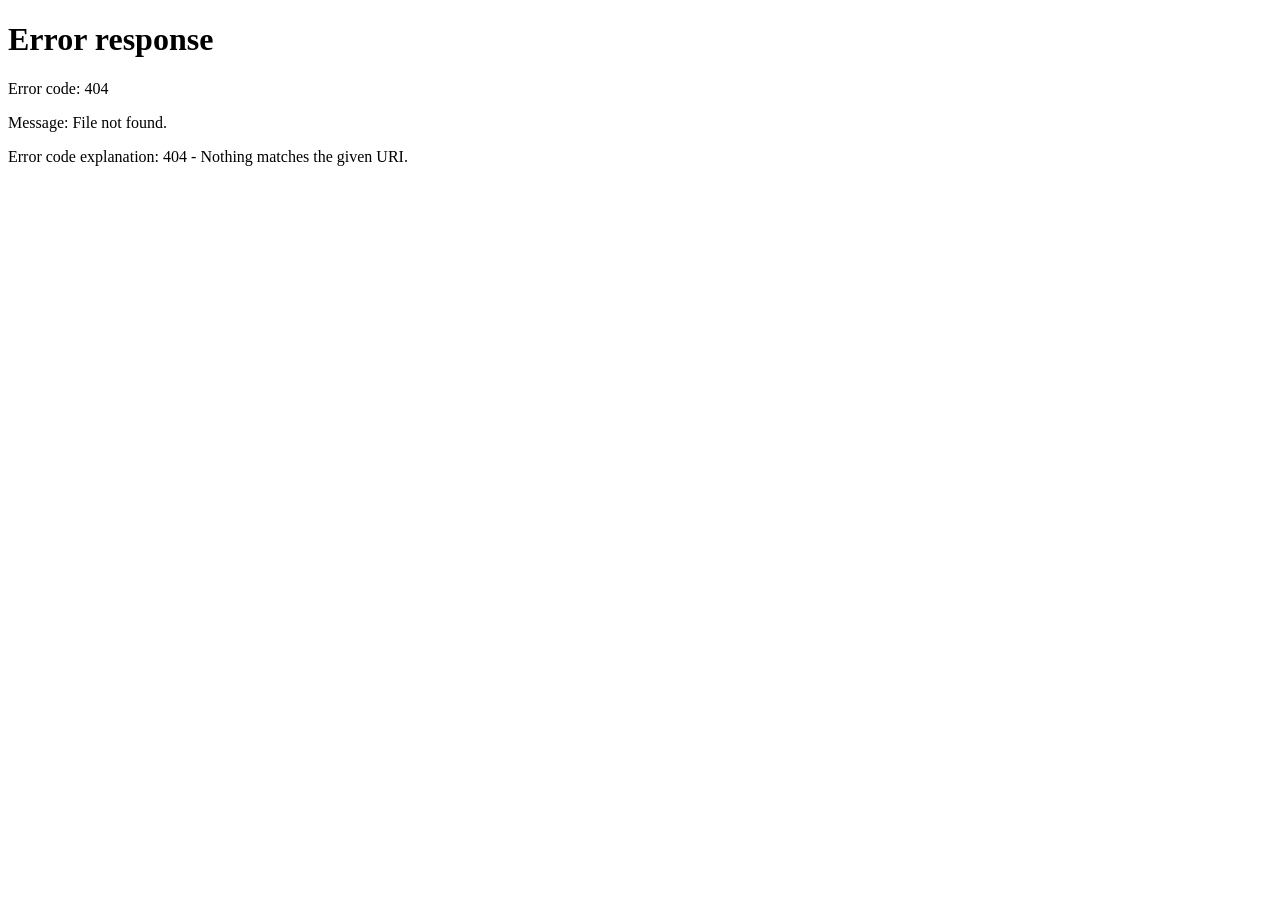
==== index.html @ 1d671d46 "Meta Pixel tracking added" ====
<!DOCTYPE html>
<html lang="fr">
<head>
  <meta charset="UTF-8" />
  <meta name="viewport" content="width=device-width, initial-scale=1.0" />
  <title>NipponMboa Consulting</title>
  <link rel="stylesheet" href="style.css" />
  <link href="https://fonts.googleapis.com/css2?family=Noto+Sans+JP:wght@300;400;700&family=Inter:wght@300;400;600;700;800&display=swap" rel="stylesheet" />
  
  <!-- Meta Pixel Code -->
  <script>
  !function(f,b,e,v,n,t,s)
  {if(f.fbq)return;n=f.fbq=function(){n.callMethod?
  n.callMethod.apply(n,arguments):n.queue.push(arguments)};
  if(!f._fbq)f._fbq=n;n.push=n;n.loaded=!0;n.version='2.0';
  n.queue=[];t=b.createElement(e);t.async=!0;
  t.src=v;s=b.getElementsByTagName(e)[0];
  s.parentNode.insertBefore(t,s)}(window, document,'script',
  'https://connect.facebook.net/en_US/fbevents.js');
  fbq('init', '3660402574116403');
  fbq('track', 'PageView');
  </script>
  <noscript><img height="1" width="1" style="display:none"
  src="https://www.facebook.com/tr?id=3660402574116403&ev=PageView&noscript=1"
  /></noscript>
  <!-- End Meta Pixel Code -->
</head>
<body>

  <!-- NAVBAR -->
  <nav class="navbar">
    <div class="nav-brand">
      <img src="NipponMboa-Consulting-Logo.jpeg" alt="NipponMboa Consulting" class="nav-logo" />
    </div>
    <div class="nav-links">
      <a href="#about"    data-i18n="nav_about"></a>
      <a href="#poles"    data-i18n="nav_poles"></a>
      <a href="#services" data-i18n="nav_services"></a>
      <a href="#targets"  data-i18n="nav_targets"></a>
      <a href="#contact"  data-i18n="nav_contact"></a>
    </div>
    <div class="lang-switcher">
      <button class="lang-btn active" data-lang="fr">FR</button>
      <button class="lang-btn" data-lang="en">EN</button>
      <button class="lang-btn" data-lang="ja">日本語</button>
    </div>
    <button class="nav-toggle" aria-label="Menu">&#9776;</button>
  </nav>

  <!-- HERO -->
  <section class="hero">
    <div class="hero-corner-bl"></div>
    <div class="hero-corner-br"></div>
    <div class="hero-inner">
      <div class="flag-blend">
        <div class="flag-cm"></div>
        <div class="flag-torii">⛩</div>
        <div class="flag-jp"></div>
      </div>
      <h1 data-i18n="hero_title"></h1>
      <p class="hero-sub" data-i18n="hero_sub"></p>
      <div class="hero-badge-wrap">
        <div class="hero-badge">
          <div class="hero-badge-inner" data-i18n="hero_badge_inner"></div>
        </div>
      </div>
      <div class="hero-cta">
        <a href="#poles" class="btn btn-primary" data-i18n="hero_cta1"></a>
        <a href="#contact"  class="btn btn-outline"  data-i18n="hero_cta2"></a>
      </div>
    </div>
  </section>

  <!-- NEWS & EVENTS CAROUSEL -->
  <section class="section news-events-section">
    <div class="container">
      <span class="section-title-underline">
        <h2 class="section-title" data-i18n="news_title"></h2>
      </span>
      <p class="section-subtitle" data-i18n="news_subtitle"></p>
      
      <div class="carousel-container">
        <div class="carousel-wrapper">
          <div class="carousel-slide active" data-slide="1">
            <div class="slide-content">
              <div class="slide-icon">📢</div>
              <h3 data-i18n="news_1_title"></h3>
              <p data-i18n="news_1_desc"></p>
              <span class="slide-date" data-i18n="news_1_date"></span>
            </div>
          </div>
          
          <div class="carousel-slide" data-slide="2">
            <div class="slide-content">
              <div class="slide-icon">🎉</div>
              <h3 data-i18n="news_2_title"></h3>
              <p data-i18n="news_2_desc"></p>
              <div class="slide-flyer">
                <img src="NipponMboa_IT_Career_Conference_Bilingual_Flyer.png" alt="NipponMboa IT Career Conference Flyer" class="flyer-image">
              </div>
              <span class="slide-date" data-i18n="news_2_date"></span>
            </div>
          </div>
          
          <div class="carousel-slide" data-slide="3">
            <div class="slide-content">
              <div class="slide-icon">🌟</div>
              <h3 data-i18n="news_3_title"></h3>
              <p data-i18n="news_3_desc"></p>
              <span class="slide-date" data-i18n="news_3_date"></span>
            </div>
          </div>
        </div>
        
        <button class="carousel-btn prev-btn" aria-label="Previous">‹</button>
        <button class="carousel-btn next-btn" aria-label="Next">›</button>
        
        <div class="carousel-dots">
          <span class="dot active" data-slide="1"></span>
          <span class="dot" data-slide="2"></span>
          <span class="dot" data-slide="3"></span>
        </div>
      </div>
    </div>
  </section>

  <!-- ABOUT -->
  <section class="section section-alt" id="about">
    <div class="container">
      <span class="section-title-underline">
        <h2 class="section-title" data-i18n="about_title"></h2>
      </span>
      <p class="section-subtitle" data-i18n="about_subtitle"></p>
      <div class="about-grid">
        <div class="about-card featured">
          <div class="about-icon">🎯</div>
          <h3 data-i18n="about_mission_title"></h3>
          <p data-i18n="about_mission_text"></p>
        </div>
        <div class="about-card">
          <div class="about-icon">🔭</div>
          <h3 data-i18n="about_vision_title"></h3>
          <p data-i18n="about_vision_text"></p>
        </div>
        <div class="about-card">
          <div class="about-icon">⚖️</div>
          <h3 data-i18n="about_values_title"></h3>
          <ul class="values-list">
            <li data-i18n="about_val1"></li>
            <li data-i18n="about_val2"></li>
            <li data-i18n="about_val3"></li>
          </ul>
        </div>
      </div>
    </div>
  </section>

  <!-- POLES -->
  <section class="section" id="poles">
    <div class="container">
      <span class="section-title-underline">
        <h2 class="section-title" data-i18n="poles_title"></h2>
      </span>
      <p class="section-subtitle" data-i18n="poles_subtitle"></p>
      <p class="section-sub" data-i18n="poles_sub"></p>
      <div class="poles-grid">
        <div class="pole-card">
          <div class="pole-num">01</div>
          <div class="pole-icon">🤝</div>
          <h3 data-i18n="pole1_title"></h3>
          <p data-i18n="pole1_desc"></p>
          <a href="#services" class="pole-link" data-i18n="pole_link"></a>
          <a href="business-tech-bridge.html" class="pole-link" style="background: linear-gradient(135deg, #c8102e 0%, #a00d24 100%); color: #fff; padding: 8px 16px; border-radius: 4px; margin-top: 8px; display: inline-block;" data-i18n="pole1_link">🤝 Explorer les services en détails</a>
        </div>
        <div class="pole-card">
          <div class="pole-num">02</div>
          <div class="pole-icon">🎓</div>
          <h3 data-i18n="pole2_title"></h3>
          <p data-i18n="pole2_desc"></p>
          <a href="#services" class="pole-link" data-i18n="pole_link"></a>
          <a href="academia-career.html" class="pole-link" style="background: linear-gradient(135deg, #c8102e 0%, #a00d24 100%); color: #fff; padding: 8px 16px; border-radius: 4px; margin-top: 8px; display: inline-block;" data-i18n="pole2_link">📚 Explorer les options en détails</a>
        </div>
        <div class="pole-card">
          <div class="pole-num">03</div>
          <div class="pole-icon">🌸</div>
          <h3 data-i18n="pole3_title"></h3>
          <p data-i18n="pole3_desc"></p>
          <a href="#services" class="pole-link" data-i18n="pole_link"></a>
          <a href="cultural-tourism.html" class="pole-link" style="background: linear-gradient(135deg, #c8102e 0%, #a00d24 100%); color: #fff; padding: 8px 16px; border-radius: 4px; margin-top: 8px; display: inline-block;" data-i18n="pole3_link">🌸 Explorer les options en détails</a>
        </div>
        <div class="pole-card">
          <div class="pole-num">04</div>
          <div class="pole-icon">💻</div>
          <h3 data-i18n="pole4_title"></h3>
          <p data-i18n="pole4_desc"></p>
          <a href="#services" class="pole-link" data-i18n="pole_link"></a>
          <a href="#" onclick="openFormWithLang(event)" class="pole-link" style="background: linear-gradient(135deg, #c8102e 0%, #a00d24 100%); color: #fff; padding: 8px 16px; border-radius: 4px; margin-top: 8px; display: inline-block;" data-i18n="pole_request_link">📝 Faire une demande</a>
        </div>
        <div class="pole-card">
          <div class="pole-num">05</div>
          <div class="pole-icon">🛍️</div>
          <h3 data-i18n="pole5_title"></h3>
          <p data-i18n="pole5_desc"></p>
          <a href="#services" class="pole-link" data-i18n="pole_link"></a>
        </div>
      </div>
    </div>
  </section>

  <!-- SERVICES -->
  <section class="section section-alt" id="services">
    <div class="container">
      <span class="section-title-underline">
        <h2 class="section-title" data-i18n="services_title"></h2>
      </span>
      <p class="section-subtitle" data-i18n="services_subtitle"></p>
      <div class="services-tabs">
        <button class="tab-btn active" data-tab="s1" data-i18n="pole1_title"></button>
        <button class="tab-btn"        data-tab="s2" data-i18n="pole2_title"></button>
        <button class="tab-btn"        data-tab="s3" data-i18n="pole3_title"></button>
        <button class="tab-btn"        data-tab="s4" data-i18n="pole4_title"></button>
        <button class="tab-btn"        data-tab="s5" data-i18n="pole5_title"></button>
      </div>

      <div class="tab-content active" id="s1">
        <div class="services-grid">
          <div class="service-card"><h4 data-i18n="s1_1_title"></h4><p data-i18n="s1_1_desc"></p></div>
          <div class="service-card"><h4 data-i18n="s1_2_title"></h4><p data-i18n="s1_2_desc"></p></div>
          <div class="service-card"><h4 data-i18n="s1_3_title"></h4><p data-i18n="s1_3_desc"></p></div>
          <div class="service-card"><h4 data-i18n="s1_4_title"></h4><p data-i18n="s1_4_desc"></p></div>
          <div class="service-card"><h4 data-i18n="s1_5_title"></h4><p data-i18n="s1_5_desc"></p></div>
        </div>
      </div>
      <div class="tab-content" id="s2">
        <div class="services-grid">
          <div class="service-card"><h4 data-i18n="s2_1_title"></h4><p data-i18n="s2_1_desc"></p></div>
          <div class="service-card"><h4 data-i18n="s2_2_title"></h4><p data-i18n="s2_2_desc"></p></div>
          <div class="service-card"><h4 data-i18n="s2_3_title"></h4><p data-i18n="s2_3_desc"></p></div>
          <div class="service-card"><h4 data-i18n="s2_4_title"></h4><p data-i18n="s2_4_desc"></p></div>
          <div class="service-card"><h4 data-i18n="s2_5_title"></h4><p data-i18n="s2_5_desc"></p></div>
        </div>
      </div>
      <div class="tab-content" id="s3">
        <div class="services-grid">
          <div class="service-card"><h4 data-i18n="s3_1_title"></h4><p data-i18n="s3_1_desc"></p></div>
          <div class="service-card"><h4 data-i18n="s3_2_title"></h4><p data-i18n="s3_2_desc"></p></div>
          <div class="service-card"><h4 data-i18n="s3_3_title"></h4><p data-i18n="s3_3_desc"></p></div>
        </div>
      </div>
      <div class="tab-content" id="s4">
        <div class="services-grid">
          <div class="service-card"><h4 data-i18n="s4_1_title"></h4><p data-i18n="s4_1_desc"></p></div>
          <div class="service-card"><h4 data-i18n="s4_2_title"></h4><p data-i18n="s4_2_desc"></p></div>
          <div class="service-card"><h4 data-i18n="s4_3_title"></h4><p data-i18n="s4_3_desc"></p></div>
          <div class="service-card"><h4 data-i18n="s4_4_title"></h4><p data-i18n="s4_4_desc"></p></div>
          <div class="service-card"><h4 data-i18n="s4_5_title"></h4><p data-i18n="s4_5_desc"></p></div>
          <div class="service-card"><h4 data-i18n="s4_6_title"></h4><p data-i18n="s4_6_desc"></p></div>
        </div>
      </div>
      <div class="tab-content" id="s5">
        <div class="services-grid">
          <div class="service-card"><h4 data-i18n="s5_1_title"></h4><p data-i18n="s5_1_desc"></p></div>
          <div class="service-card"><h4 data-i18n="s5_2_title"></h4><p data-i18n="s5_2_desc"></p></div>
          <div class="service-card"><h4 data-i18n="s5_3_title"></h4><p data-i18n="s5_3_desc"></p></div>
        </div>
      </div>
    </div>
  </section>

  <!-- TARGETS -->
  <section class="section" id="targets">
    <div class="container">
      <span class="section-title-underline">
        <h2 class="section-title" data-i18n="targets_title"></h2>
      </span>
      <p class="section-subtitle" data-i18n="targets_subtitle"></p>
      <div class="targets-grid">
        <div class="target-card"><div class="target-icon">�</div><h4 data-i18n="t1_title"></h4><p data-i18n="t1_desc"></p></div>
        <div class="target-card"><div class="target-icon">�</div><h4 data-i18n="t2_title"></h4><p data-i18n="t2_desc"></p></div>
        <div class="target-card"><div class="target-icon">👨‍🎓</div><h4 data-i18n="t3_title"></h4><p data-i18n="t3_desc"></p></div>
        <div class="target-card"><div class="target-icon">🌍</div><h4 data-i18n="t4_title"></h4><p data-i18n="t4_desc"></p></div>
        <div class="target-card"><div class="target-icon">🏛️</div><h4 data-i18n="t5_title"></h4><p data-i18n="t5_desc"></p></div>
      </div>
    </div>
  </section>

  <!-- CONTACT -->
  <section class="section section-alt" id="contact">
    <div class="container">
      <span class="section-title-underline">
        <h2 class="section-title" data-i18n="contact_title"></h2>
      </span>
      <p class="section-subtitle" data-i18n="contact_subtitle"></p>
      <div class="contact-grid">
        <div class="contact-info">
          <div class="contact-item">
            <span class="contact-icon">📧</span>
            <div><strong data-i18n="contact_email_label"></strong><p>nipponmboaconsulting@gmail.com</p></div>
          </div>
          <div class="contact-item">
            <span class="contact-icon">📱</span>
            <div><strong data-i18n="contact_phone_label"></strong><p data-i18n="contact_phone_value"></p></div>
          </div>
          <div class="contact-item">
            <span class="contact-icon">📫</span>
            <div><strong data-i18n="contact_pobox_label"></strong><p data-i18n="contact_pobox_value"></p></div>
          </div>
          <div class="contact-item">
            <span class="contact-icon">📍</span>
            <div><strong data-i18n="contact_location_label"></strong><p>Yaoundé, Maetur Nkomo — Antenne Orange, Cameroun</p></div>
          </div>
          <div class="contact-item">
            <span class="contact-icon">👥</span>
            <div><strong data-i18n="contact_facebook_label"></strong><p><a href="https://www.facebook.com/nipponmboa/" target="_blank" rel="noopener noreferrer" style="color: #c8102e; text-decoration: none;">facebook.com/nipponmboa</a></p></div>
          </div>
        </div>
        <div class="contact-form-container">
          <p class="contact-form-description" data-i18n="form_description"></p>
          <button onclick="openContactForm()" class="btn btn-primary btn-contact-form" data-i18n="form_open_button">
            📝 Ouvrir le formulaire de contact
          </button>
        </div>
      </div>
    </div>
  </section>

  <!-- FOOTER -->
  <footer class="footer">
    <div class="container footer-inner">
      <div class="footer-brand">
        <img src="NipponMboa-Consulting-Logo.jpeg" alt="NipponMboa Consulting" class="footer-logo" />
        <p data-i18n="footer_tagline"></p>
      </div>
      <div class="footer-links">
        <a href="#about"    data-i18n="nav_about"></a>
        <a href="#poles"    data-i18n="nav_poles"></a>
        <a href="#services" data-i18n="nav_services"></a>
        <a href="#contact"  data-i18n="nav_contact"></a>
      </div>
      <p class="footer-copy" data-i18n="footer_copy"></p>
    </div>
  </footer>

  <script src="script.js"></script>
</body>
</html>
---- style.css ----
/* ===== RESET & BASE ===== */
*, *::before, *::after { box-sizing: border-box; margin: 0; padding: 0; }

:root {
  --bg-deep:   #e8f4fd;
  --bg-card:   #ffffff;
  --bg-card2:  #f0f8ff;
  --border:    #b3d9f5;
  --gold:      #c8a84b;
  --orange:    #0288d1;
  --blue:      #0288d1;
  --blue-lt:   #4fc3f7;
  --green:     #0097a7;
  --red:       #bc002d;
  --text:      #1a2e3a;
  --text-dim:  #4a6a82;
  --white:     #ffffff;
  --font: 'Inter', 'Noto Sans JP', sans-serif;
  --radius: 12px;
  --shadow: 0 4px 15px rgba(0,0,0,0.3);
}

html { scroll-behavior: smooth; }
body { font-family: var(--font); background: var(--bg-deep); color: var(--text); line-height: 1.6; }
.container { max-width: 1100px; margin: 0 auto; padding: 0 24px; }

/* ===== NAVBAR ===== */
.navbar {
  position: fixed; top: 0; left: 0; right: 0; z-index: 100;
  display: flex; align-items: center; justify-content: space-between;
  padding: 0 32px; height: 64px;
  overflow: visible;
  background: transparent;
  backdrop-filter: blur(0);
  box-shadow: none;
}
.nav-brand { display: flex; align-items: center; gap: 4px; font-size: 1.15rem; font-weight: 700; position: relative; }
.nav-logo {
  height: 130px; width: auto; object-fit: contain;
  border-radius: 50%;
  background: #e8e8e8;
  padding: 8px 16px;
  box-shadow: 0 6px 20px rgba(0,0,0,0.15);
  position: relative; top: 44px;
}
.footer-logo { height: 120px; width: auto; object-fit: contain; border-radius: 50%; background: #e8e8e8; padding: 10px 20px; box-shadow: 0 6px 20px rgba(0,0,0,0.15); margin-bottom: 8px; }
.logo-jp  { color: var(--red); }
.logo-sep { color: var(--gold); margin: 0 2px; }
.logo-cm  { color: #4caf50; }
.logo-text { color: var(--white); margin-left: 6px; font-size: 0.95rem; font-weight: 400; }

.nav-links { display: flex; gap: 8px; }
.nav-links a {
  color: rgba(255,255,255,0.92); text-decoration: none;
  font-size: 0.82rem; font-weight: 700; letter-spacing: 0.03em;
  padding: 5px 14px; border-radius: 20px;
  border: 1px solid rgba(255,255,255,0.3);
  transition: all 0.2s;
}
.nav-links a:hover { background: var(--gold); border-color: var(--gold); color: #0d2137; }
.nav-links a + a { border-left: none; padding-left: 14px; }

.lang-switcher { display: flex; gap: 6px; }
.lang-btn {
  background: transparent; border: 1px solid rgba(255,255,255,0.35);
  color: rgba(255,255,255,0.9); padding: 4px 10px; border-radius: 20px;
  cursor: pointer; font-size: 0.78rem; transition: all 0.2s;
}
.lang-btn:hover, .lang-btn.active {
  background: var(--gold); border-color: var(--gold);
  color: var(--bg-deep); font-weight: 700;
}
.nav-toggle { display: none; background: none; border: none; color: var(--white); font-size: 1.4rem; cursor: pointer; }
/* flag visuals */
.flag-blend { display: flex; align-items: center; gap: 16px; margin-bottom: 20px; justify-content: center; }
.flag-cm {
  width: 54px; height: 80px; border-radius: 4px;
  background: linear-gradient(to right, #007a5e 33%, #ce1126 33%, #ce1126 66%, #fcd116 66%);
  box-shadow: 0 4px 16px rgba(0,0,0,0.4);
}
.flag-torii { font-size: 3rem; filter: drop-shadow(0 0 10px rgba(200,168,75,0.6)); }
.flag-jp {
  width: 54px; height: 80px; border-radius: 4px; background: white;
  box-shadow: 0 4px 16px rgba(0,0,0,0.4);
  display: flex; align-items: center; justify-content: center; position: relative;
}
.flag-jp::after { content: ''; width: 26px; height: 26px; background: #bc002d; border-radius: 50%; position: absolute; }

.hero {
  min-height: 100vh;
  display: flex; align-items: center; justify-content: center;
  padding: 100px 24px 60px;
  background: linear-gradient(135deg, #0277bd 0%, #0288d1 50%, #01579b 100%);
  position: relative; overflow: hidden;
}
/* Corner accents */
.hero::before, .hero::after,
.hero-corner-bl, .hero-corner-br {
  content: ''; position: absolute; width: 80px; height: 80px;
}
.hero::before  { top: 0; left: 0;  border-top: 3px solid var(--blue);   border-left: 3px solid var(--blue);   border-radius: 12px 0 0 0; }
.hero::after   { top: 0; right: 0; border-top: 3px solid var(--orange); border-right: 3px solid var(--orange); border-radius: 0 12px 0 0; }
.hero-corner-bl { bottom: 0; left: 0;  border-bottom: 3px solid var(--orange); border-left: 3px solid var(--orange); border-radius: 0 0 0 12px; }
.hero-corner-br { bottom: 0; right: 0; border-bottom: 3px solid var(--blue);   border-right: 3px solid var(--blue);  border-radius: 0 0 12px 0; }

.hero-inner { text-align: center; max-width: 720px; position: relative; z-index: 1; }
.hero-flag { font-size: 3rem; margin-bottom: 16px; }
.hero h1 { font-size: clamp(2rem, 4.5vw, 3.2rem); color: var(--white); font-weight: 800; line-height: 1.2; margin-bottom: 16px; text-shadow: 0 2px 20px rgba(20,110,180,0.4); }
.hero h1 span { color: var(--gold); }
.hero-sub { color: rgba(255,255,255,0.92); font-size: 1.05rem; max-width: 560px; margin: 0 auto 12px; }
.hero-badge-wrap { margin-bottom: 32px; }
.hero-badge {
  display: inline-block;
  background: linear-gradient(90deg, var(--blue), var(--orange));
  padding: 2px; border-radius: 8px;
}
.hero-badge-inner {
  background: rgba(1,87,155,0.85); padding: 7px 22px; border-radius: 6px;
  color: #ffffff; font-size: 0.82rem; font-weight: 600; letter-spacing: 0.05em;
}
.hero-badge-inner a { color: var(--orange); text-decoration: none; font-weight: 700; }
.hero-cta { display: flex; gap: 16px; justify-content: center; flex-wrap: wrap; }

.btn { display: inline-block; padding: 12px 28px; border-radius: 8px; font-weight: 700; font-size: 0.92rem; text-decoration: none; cursor: pointer; border: none; transition: all 0.2s; }
.btn-primary { background: var(--gold); color: var(--bg-deep); }
.btn-primary:hover { background: #e6c200; transform: translateY(-1px); }
.btn-outline { background: transparent; color: var(--white); border: 2px solid rgba(255,255,255,0.3); }
.btn-outline:hover { border-color: var(--white); background: rgba(255,255,255,0.06); }

/* ===== SECTIONS ===== */
.section { padding: 80px 0; }
.section-alt { background: linear-gradient(135deg, var(--bg-card) 0%, var(--bg-card2) 100%); }

.section-title {
  font-size: clamp(1.5rem, 3vw, 2rem); font-weight: 700; color: #0d2137;
  margin-bottom: 8px;
}
.section-title-underline {
  display: inline-block;
  border-bottom: 3px solid var(--gold);
  padding-bottom: 10px;
  margin-bottom: 8px;
}
.section-subtitle { color: #0277bd; font-size: 0.95rem; font-style: italic; margin-bottom: 32px; font-weight: 600; }
.section-sub { color: #2d4a5e; max-width: 560px; margin: 0 auto 40px; text-align: center; font-size: 0.95rem; }

/* ===== ABOUT ===== */
.about-grid { display: grid; grid-template-columns: repeat(auto-fit, minmax(280px, 1fr)); gap: 24px; margin-top: 40px; }
.about-card {
  background: var(--bg-card);
  border: 1px solid var(--border); border-radius: var(--radius);
  padding: 28px; box-shadow: var(--shadow);
  transition: transform 0.2s;
}
.about-card:hover { transform: translateY(-3px); }
.about-card.featured { border-color: var(--gold); box-shadow: 0 6px 24px rgba(255,215,0,0.15); }
.about-icon { font-size: 1.8rem; margin-bottom: 14px; }
.about-card h3 { font-size: 1rem; font-weight: 700; color: #0d2137; margin-bottom: 10px; }
.about-card p { color: var(--text); font-size: 0.9rem; }
.values-list { list-style: none; font-size: 0.9rem; }
.values-list li { padding: 6px 0; border-bottom: 1px solid rgba(0,0,0,0.08); color: #2d4a5e; }
.values-list li::before { content: '✦ '; color: var(--gold); }

/* ===== POLES ===== */
.poles-grid { display: grid; grid-template-columns: repeat(auto-fit, minmax(300px, 1fr)); gap: 24px; margin-top: 40px; }
.pole-card {
  background: var(--bg-card);
  border: 1px solid var(--border); border-radius: var(--radius);
  padding: 32px 28px; box-shadow: var(--shadow);
  position: relative; transition: transform 0.2s;
  border-top: 4px solid var(--blue);
}
.pole-card:nth-child(2) { border-top-color: var(--orange); }
.pole-card:nth-child(3) { border-top-color: var(--green); }
.pole-card:nth-child(4) { border-top-color: var(--red); }
.pole-card:hover { transform: translateY(-4px); }
.pole-num { font-size: 3.5rem; font-weight: 800; color: rgba(255,255,255,0.04); position: absolute; top: 12px; right: 18px; line-height: 1; }
.pole-icon { font-size: 2rem; margin-bottom: 14px; }
.pole-card h3 { font-size: 1rem; font-weight: 700; color: #0d2137; margin-bottom: 10px; }
.pole-card p { color: var(--text); font-size: 0.88rem; margin-bottom: 18px; }
.pole-link { color: var(--orange); font-weight: 600; font-size: 0.88rem; text-decoration: none; }
.pole-link:hover { color: var(--gold); }

/* ===== SERVICES ===== */
.services-tabs { display: flex; gap: 10px; justify-content: center; margin: 36px 0 28px; flex-wrap: wrap; }
.tab-btn {
  padding: 9px 22px; border-radius: 24px;
  border: 1px solid var(--border); background: transparent;
  color: var(--text-dim); font-weight: 600; font-size: 0.85rem; cursor: pointer;
  transition: all 0.2s;
}
.tab-btn.active, .tab-btn:hover { background: var(--blue); color: var(--white); border-color: var(--blue); }
.tab-content { display: none; }
.tab-content.active { display: block; }

.services-grid { display: grid; grid-template-columns: repeat(auto-fit, minmax(240px, 1fr)); gap: 20px; }
.service-card {
  background: var(--bg-card);
  border: 1px solid var(--border); border-left: 4px solid var(--orange);
  border-radius: var(--radius); padding: 24px;
  box-shadow: var(--shadow); transition: transform 0.2s;
}
.service-card:hover { transform: translateY(-3px); }
.service-card h4 { font-size: 0.95rem; font-weight: 700; color: #0d2137; margin-bottom: 8px; }
.service-card p { color: var(--text); font-size: 0.85rem; }

/* ===== TARGETS ===== */
.targets-grid { display: grid; grid-template-columns: repeat(auto-fit, minmax(180px, 1fr)); gap: 20px; margin-top: 40px; }
.target-card {
  background: var(--bg-card);
  border: 1px solid var(--border); border-radius: var(--radius);
  padding: 24px 18px; text-align: center; box-shadow: var(--shadow);
  transition: transform 0.2s;
}
.target-card:hover { transform: translateY(-3px); }
.target-icon { font-size: 1.8rem; margin-bottom: 10px; }
.target-card h4 { font-size: 0.9rem; font-weight: 700; color: #0d2137; margin-bottom: 6px; }
.target-card p { color: #4a6a82; font-size: 0.82rem; }

/* ===== STATS ===== */
.stats-grid { display: grid; grid-template-columns: repeat(auto-fit, minmax(160px, 1fr)); gap: 16px; margin-top: 40px; }
.stat-box {
  background: rgba(0,0,0,0.3); border-radius: 8px; padding: 20px;
  text-align: center;
}
.stat-num { font-size: 2.2rem; font-weight: 800; color: var(--orange); }
.stat-label { font-size: 0.8rem; color: var(--text-dim); margin-top: 4px; }

/* ===== CONTACT ===== */
.contact-grid { display: grid; grid-template-columns: 1fr 1.5fr; gap: 32px; margin-top: 32px; }
.contact-info { display: flex; flex-direction: column; gap: 12px; }
.contact-item { display: flex; gap: 10px; align-items: flex-start; }
.contact-icon { font-size: 1.2rem; }
.contact-item strong { display: block; font-weight: 700; color: #0d2137; margin-bottom: 2px; font-size: 0.85rem; }
.contact-item p { color: #4a6a82; font-size: 0.82rem; line-height: 1.4; }

.contact-form { display: flex; flex-direction: column; gap: 12px; }
.contact-form input,
.contact-form select,
.contact-form textarea {
  padding: 10px 12px; border: 1px solid var(--border);
  border-radius: 8px; font-size: 0.88rem; font-family: var(--font);
  color: var(--text); background: var(--white);
  transition: border-color 0.2s; width: 100%;
}
.contact-form input:focus,
.contact-form select:focus,
.contact-form textarea:focus { outline: none; border-color: var(--gold); }
.contact-form select option { background: var(--bg-card); }
.contact-form textarea { resize: vertical; }

/* Contact form button container */
.contact-form-container {
  display: flex;
  flex-direction: column;
  align-items: center;
  justify-content: center;
  gap: 20px;
  padding: 40px 20px;
  background: linear-gradient(135deg, rgba(2,119,189,0.05) 0%, rgba(2,136,209,0.08) 100%);
  border-radius: var(--radius);
  border: 2px dashed var(--border);
}

.contact-form-description {
  color: var(--text-dim);
  font-size: 0.95rem;
  text-align: center;
  max-width: 400px;
  line-height: 1.6;
}

.btn-contact-form {
  padding: 14px 32px;
  font-size: 1rem;
  box-shadow: 0 4px 12px rgba(2,119,189,0.3);
}

.btn-contact-form:hover {
  box-shadow: 0 6px 16px rgba(2,119,189,0.4);
}

/* ===== NEWS & EVENTS CAROUSEL ===== */
.news-events-section {
  background: linear-gradient(135deg, #f8f9fa 0%, #ffffff 100%);
  position: relative;
  overflow: hidden;
}

.carousel-container {
  position: relative;
  max-width: 800px;
  margin: 0 auto;
  padding: 40px 60px;
}

.carousel-wrapper {
  position: relative;
  overflow: hidden;
  border-radius: 12px;
  background: #fff;
  box-shadow: 0 10px 40px rgba(200, 16, 46, 0.1);
}

.carousel-slide {
  display: none;
  padding: 50px 40px;
  text-align: center;
  animation: fadeIn 0.5s ease-in-out;
}

.carousel-slide.active {
  display: block;
}

@keyframes fadeIn {
  from {
    opacity: 0;
    transform: translateY(20px);
  }
  to {
    opacity: 1;
    transform: translateY(0);
  }
}

.slide-content {
  max-width: 600px;
  margin: 0 auto;
}

.slide-icon {
  font-size: 4rem;
  margin-bottom: 20px;
  animation: bounce 2s ease-in-out infinite;
}

@keyframes bounce {
  0%, 100% {
    transform: translateY(0);
  }
  50% {
    transform: translateY(-10px);
  }
}

.carousel-slide h3 {
  font-size: 1.8rem;
  color: #c8102e;
  margin-bottom: 16px;
  font-weight: 700;
}

.carousel-slide p {
  font-size: 1.05rem;
  color: #4a6a82;
  line-height: 1.6;
  margin-bottom: 20px;
}

.slide-date {
  display: inline-block;
  background: linear-gradient(135deg, #0277bd, #0288d1);
  color: #fff;
  padding: 6px 16px;
  border-radius: 20px;
  font-size: 0.85rem;
  font-weight: 600;
}

.slide-flyer {
  margin: 20px 0;
  display: flex;
  justify-content: center;
  align-items: center;
}

.flyer-image {
  max-width: 100%;
  height: auto;
  max-height: 400px;
  border-radius: 8px;
  box-shadow: 0 4px 12px rgba(0, 0, 0, 0.15);
  transition: transform 0.3s ease;
}

.flyer-image:hover {
  transform: scale(1.02);
  box-shadow: 0 6px 16px rgba(0, 0, 0, 0.2);
}

.carousel-btn {
  position: absolute;
  top: 50%;
  transform: translateY(-50%);
  background: rgba(200, 16, 46, 0.9);
  color: #fff;
  border: none;
  width: 45px;
  height: 45px;
  border-radius: 50%;
  font-size: 2rem;
  cursor: pointer;
  transition: all 0.3s;
  z-index: 10;
  display: flex;
  align-items: center;
  justify-content: center;
  line-height: 1;
}

.carousel-btn:hover {
  background: #a00d24;
  transform: translateY(-50%) scale(1.1);
}

.prev-btn {
  left: 10px;
}

.next-btn {
  right: 10px;
}

.carousel-dots {
  display: flex;
  justify-content: center;
  gap: 12px;
  margin-top: 30px;
}

.dot {
  width: 12px;
  height: 12px;
  border-radius: 50%;
  background: #d0d0d0;
  cursor: pointer;
  transition: all 0.3s;
}

.dot.active {
  background: #c8102e;
  transform: scale(1.3);
}

.dot:hover {
  background: #0288d1;
}

/* ===== FOOTER ===== */
.footer { background: var(--bg-deep); border-top: 1px solid var(--border); padding: 40px 0 20px; }
.footer-inner { display: flex; flex-direction: column; align-items: center; gap: 20px; text-align: center; }
.footer-brand { display: flex; flex-direction: column; align-items: center; gap: 6px; }
.footer-brand p { font-size: 0.85rem; color: #4a6a82; }
.footer-links a { color: #4a6a82; text-decoration: none; font-size: 0.85rem; }
.footer-links a:hover { color: var(--blue); }
.footer-copy { font-size: 0.75rem; color: #8aa0b0; }

/* ===== RESPONSIVE ===== */
@media (max-width: 768px) {
  .nav-links { display: none; }
  .nav-links.open {
    display: flex; flex-direction: column;
    position: absolute; top: 64px; left: 0; right: 0;
    background: rgba(2,119,189,0.97); padding: 20px 32px;
    gap: 16px; z-index: 99; border-bottom: 1px solid var(--border);
  }
  .nav-toggle { display: block; }
  .contact-grid { grid-template-columns: 1fr; }
  .hero::before, .hero::after, .hero-corner-bl, .hero-corner-br { width: 40px; height: 40px; }
}
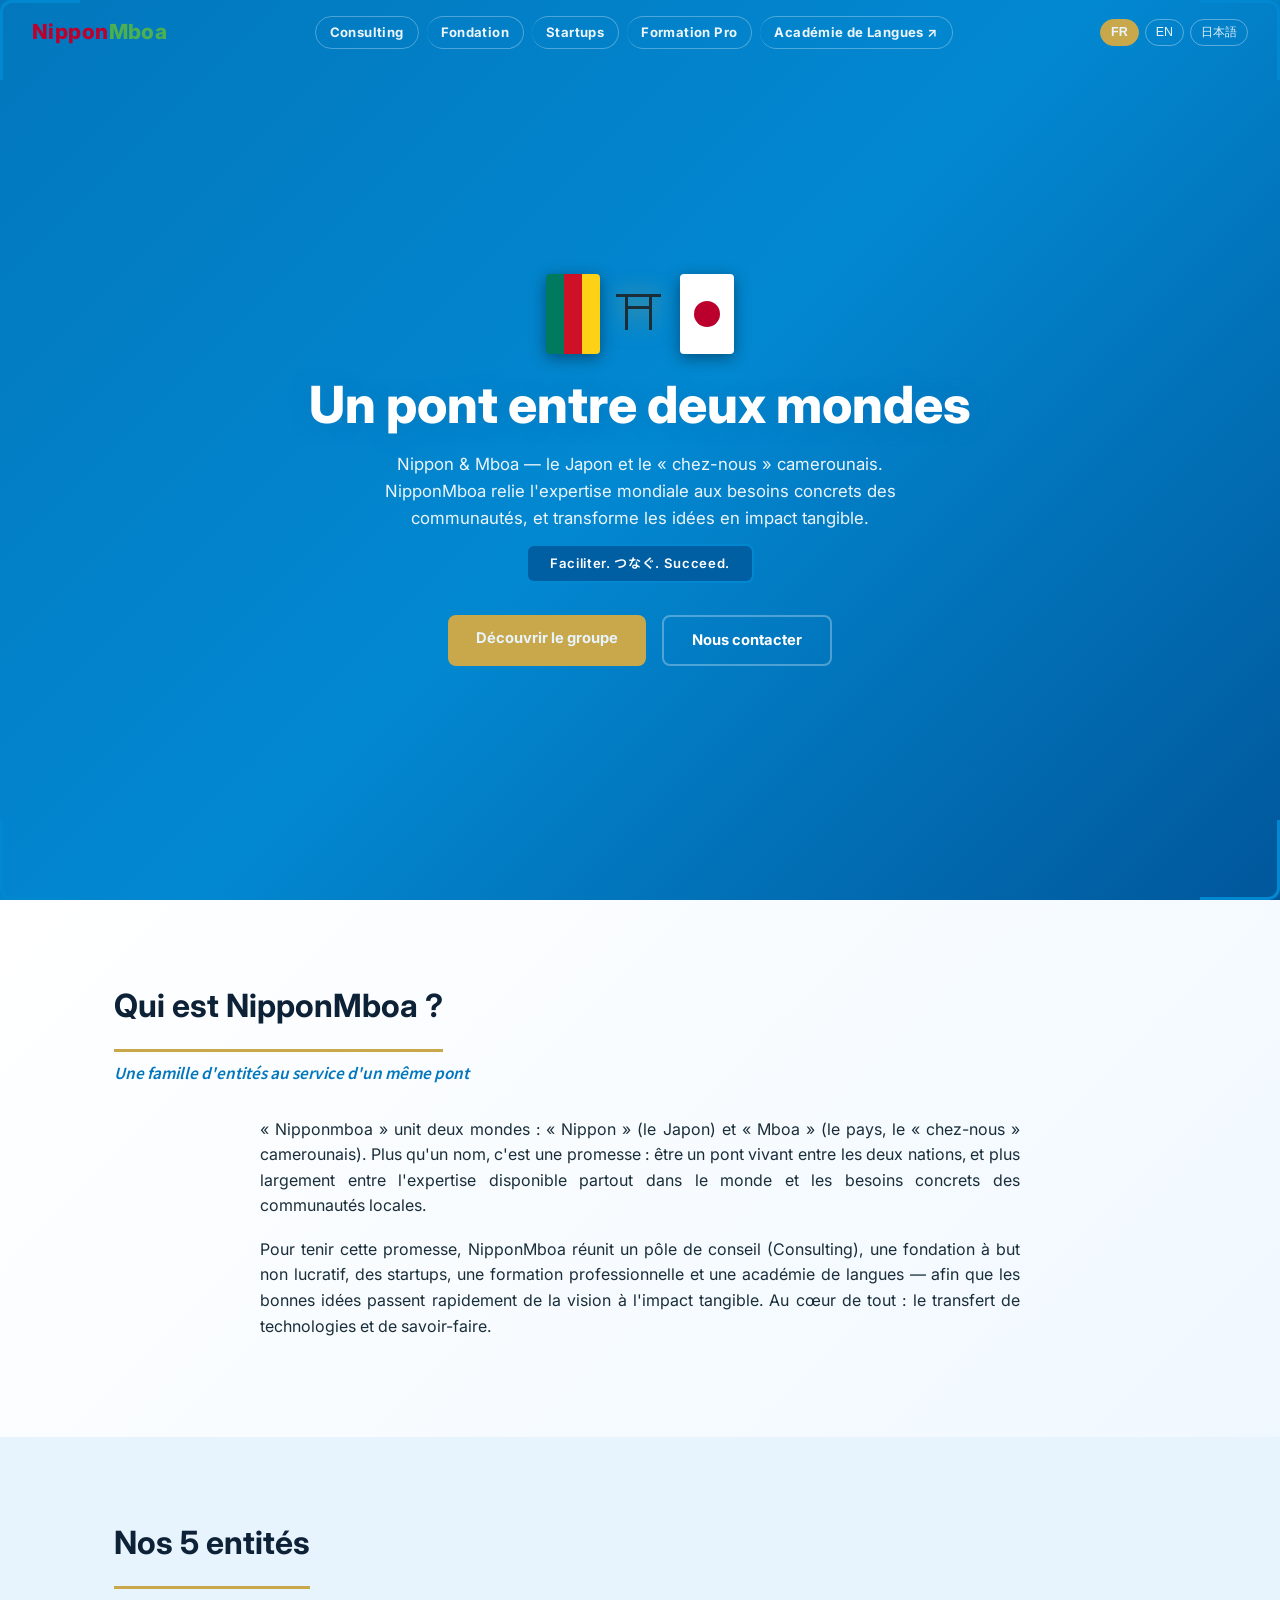
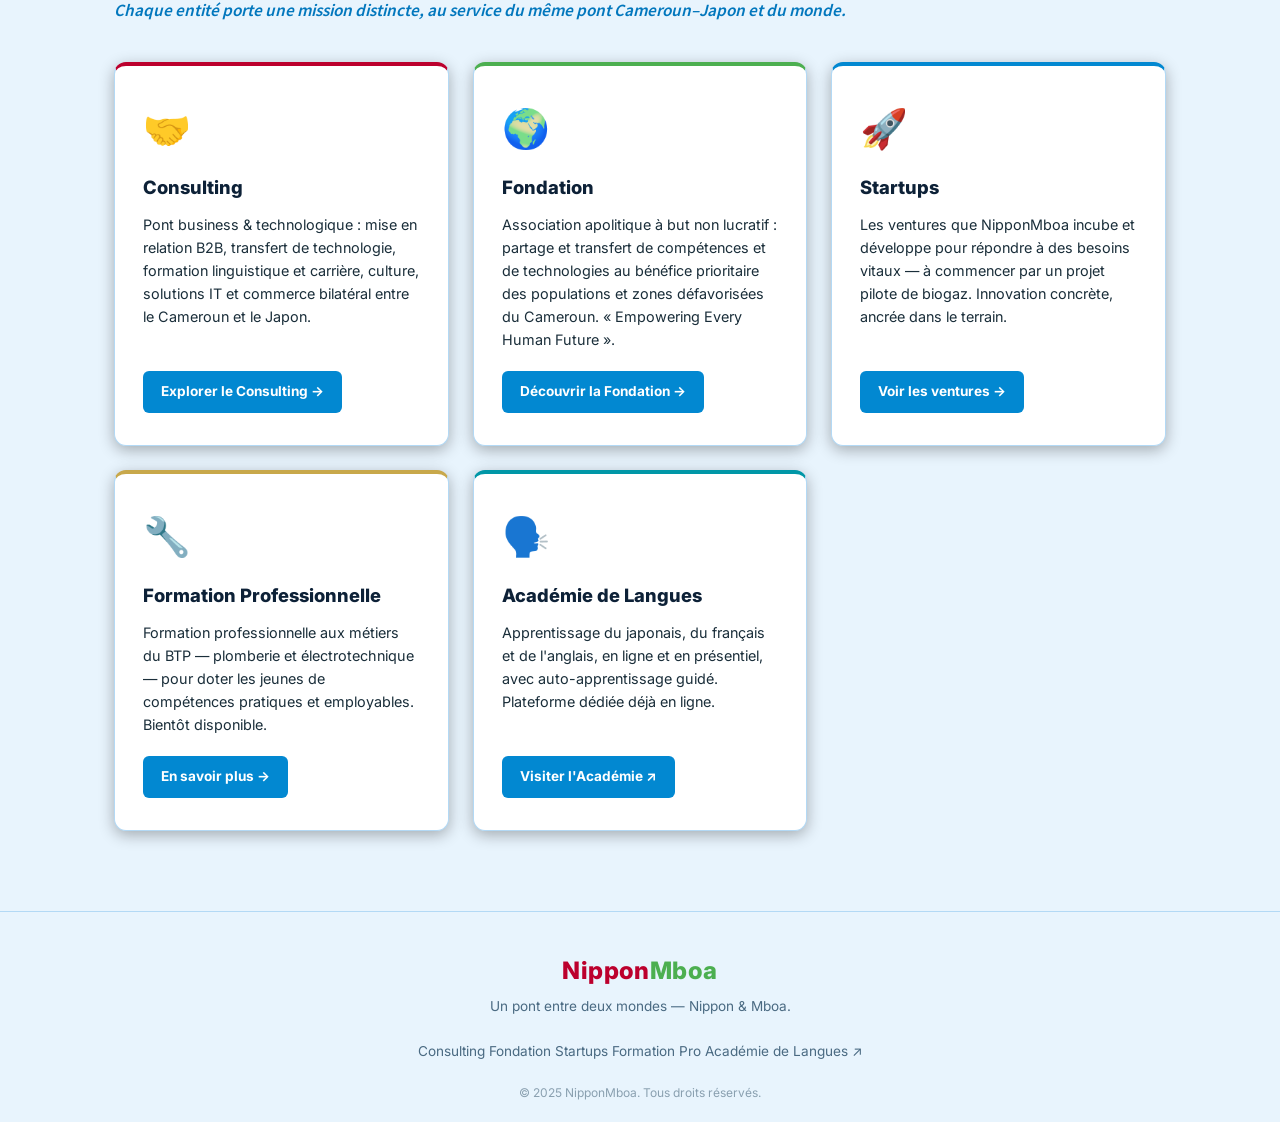
==== commit c8b9df35: "Design restructured to accomodate other division" ====
--- a/index.html
+++ b/index.html
@@ -3,10 +3,11 @@
 <head>
   <meta charset="UTF-8" />
   <meta name="viewport" content="width=device-width, initial-scale=1.0" />
-  <title>NipponMboa Consulting</title>
+  <title>NipponMboa — Un pont entre deux mondes</title>
+  <meta name="description" content="NipponMboa relie le Japon et le Cameroun : Consulting, Fondation, Startups, Formation professionnelle et Académie de langues." />
   <link rel="stylesheet" href="style.css" />
   <link href="https://fonts.googleapis.com/css2?family=Noto+Sans+JP:wght@300;400;700&family=Inter:wght@300;400;600;700;800&display=swap" rel="stylesheet" />
-  
+
   <!-- Meta Pixel Code -->
   <script>
   !function(f,b,e,v,n,t,s)
@@ -30,14 +31,14 @@
   <!-- NAVBAR -->
   <nav class="navbar">
     <div class="nav-brand">
-      <img src="NipponMboa-Consulting-Logo.jpeg" alt="NipponMboa Consulting" class="nav-logo" />
+      <a href="#" onclick="groupNavigateToPage(''); return false;" class="nav-wordmark"><span class="wm-nip">Nippon</span><span class="wm-mboa">Mboa</span></a>
     </div>
     <div class="nav-links">
-      <a href="#about"    data-i18n="nav_about"></a>
-      <a href="#poles"    data-i18n="nav_poles"></a>
-      <a href="#services" data-i18n="nav_services"></a>
-      <a href="#targets"  data-i18n="nav_targets"></a>
-      <a href="#contact"  data-i18n="nav_contact"></a>
+      <a href="#" onclick="groupNavigateToPage('consulting'); return false;" data-i18n="nav_consulting"></a>
+      <a href="#" onclick="groupNavigateToPage('foundation'); return false;" data-i18n="nav_foundation"></a>
+      <a href="#" onclick="groupNavigateToPage('startup'); return false;" data-i18n="nav_startup"></a>
+      <a href="#" onclick="groupNavigateToPage('training'); return false;" data-i18n="nav_training"></a>
+      <a href="https://languageacademy.nipponmboa.com" target="_blank" rel="noopener noreferrer" data-i18n="nav_academy"></a>
     </div>
     <div class="lang-switcher">
       <button class="lang-btn active" data-lang="fr">FR</button>
@@ -57,268 +58,71 @@
         <div class="flag-torii">⛩</div>
         <div class="flag-jp"></div>
       </div>
-      <h1 data-i18n="hero_title"></h1>
-      <p class="hero-sub" data-i18n="hero_sub"></p>
+      <h1 data-i18n="hub_hero_title"></h1>
+      <p class="hero-sub" data-i18n="hub_hero_sub"></p>
       <div class="hero-badge-wrap">
         <div class="hero-badge">
-          <div class="hero-badge-inner" data-i18n="hero_badge_inner"></div>
+          <div class="hero-badge-inner" data-i18n="hub_hero_badge"></div>
         </div>
       </div>
       <div class="hero-cta">
-        <a href="#poles" class="btn btn-primary" data-i18n="hero_cta1"></a>
-        <a href="#contact"  class="btn btn-outline"  data-i18n="hero_cta2"></a>
+        <a href="#entities" class="btn btn-primary" data-i18n="hub_hero_cta1"></a>
+        <a href="#" onclick="groupOpenContactForm(); return false;" class="btn btn-outline" data-i18n="hub_hero_cta2"></a>
       </div>
     </div>
   </section>
 
-  <!-- NEWS & EVENTS CAROUSEL -->
-  <section class="section news-events-section">
+  <!-- BRAND STORY -->
+  <section class="section section-alt" id="story">
     <div class="container">
       <span class="section-title-underline">
-        <h2 class="section-title" data-i18n="news_title"></h2>
+        <h2 class="section-title" data-i18n="hub_story_title"></h2>
       </span>
-      <p class="section-subtitle" data-i18n="news_subtitle"></p>
-      
-      <div class="carousel-container">
-        <div class="carousel-wrapper">
-          <div class="carousel-slide active" data-slide="1">
-            <div class="slide-content">
-              <div class="slide-icon">📢</div>
-              <h3 data-i18n="news_1_title"></h3>
-              <p data-i18n="news_1_desc"></p>
-              <span class="slide-date" data-i18n="news_1_date"></span>
-            </div>
-          </div>
-          
-          <div class="carousel-slide" data-slide="2">
-            <div class="slide-content">
-              <div class="slide-icon">🎉</div>
-              <h3 data-i18n="news_2_title"></h3>
-              <p data-i18n="news_2_desc"></p>
-              <div class="slide-flyer">
-                <img src="NipponMboa_IT_Career_Conference_Bilingual_Flyer.png" alt="NipponMboa IT Career Conference Flyer" class="flyer-image">
-              </div>
-              <span class="slide-date" data-i18n="news_2_date"></span>
-            </div>
-          </div>
-          
-          <div class="carousel-slide" data-slide="3">
-            <div class="slide-content">
-              <div class="slide-icon">🌟</div>
-              <h3 data-i18n="news_3_title"></h3>
-              <p data-i18n="news_3_desc"></p>
-              <span class="slide-date" data-i18n="news_3_date"></span>
-            </div>
-          </div>
-        </div>
-        
-        <button class="carousel-btn prev-btn" aria-label="Previous">‹</button>
-        <button class="carousel-btn next-btn" aria-label="Next">›</button>
-        
-        <div class="carousel-dots">
-          <span class="dot active" data-slide="1"></span>
-          <span class="dot" data-slide="2"></span>
-          <span class="dot" data-slide="3"></span>
-        </div>
+      <p class="section-subtitle" data-i18n="hub_story_subtitle"></p>
+      <div class="story-text">
+        <p data-i18n="hub_story_p1"></p>
+        <p data-i18n="hub_story_p2"></p>
       </div>
     </div>
   </section>
 
-  <!-- ABOUT -->
-  <section class="section section-alt" id="about">
+  <!-- ENTITIES -->
+  <section class="section" id="entities">
     <div class="container">
       <span class="section-title-underline">
-        <h2 class="section-title" data-i18n="about_title"></h2>
+        <h2 class="section-title" data-i18n="hub_entities_title"></h2>
       </span>
-      <p class="section-subtitle" data-i18n="about_subtitle"></p>
-      <div class="about-grid">
-        <div class="about-card featured">
-          <div class="about-icon">🎯</div>
-          <h3 data-i18n="about_mission_title"></h3>
-          <p data-i18n="about_mission_text"></p>
+      <p class="section-subtitle" data-i18n="hub_entities_subtitle"></p>
+      <div class="entities-grid">
+        <div class="entity-card">
+          <div class="entity-icon">🤝</div>
+          <h3 data-i18n="ent_consulting_title"></h3>
+          <p data-i18n="ent_consulting_desc"></p>
+          <a href="#" onclick="groupNavigateToPage('consulting'); return false;" class="entity-link" data-i18n="ent_consulting_link"></a>
         </div>
-        <div class="about-card">
-          <div class="about-icon">🔭</div>
-          <h3 data-i18n="about_vision_title"></h3>
-          <p data-i18n="about_vision_text"></p>
+        <div class="entity-card">
+          <div class="entity-icon">🌍</div>
+          <h3 data-i18n="ent_foundation_title"></h3>
+          <p data-i18n="ent_foundation_desc"></p>
+          <a href="#" onclick="groupNavigateToPage('foundation'); return false;" class="entity-link" data-i18n="ent_foundation_link"></a>
         </div>
-        <div class="about-card">
-          <div class="about-icon">⚖️</div>
-          <h3 data-i18n="about_values_title"></h3>
-          <ul class="values-list">
-            <li data-i18n="about_val1"></li>
-            <li data-i18n="about_val2"></li>
-            <li data-i18n="about_val3"></li>
-          </ul>
+        <div class="entity-card">
+          <div class="entity-icon">🚀</div>
+          <h3 data-i18n="ent_startup_title"></h3>
+          <p data-i18n="ent_startup_desc"></p>
+          <a href="#" onclick="groupNavigateToPage('startup'); return false;" class="entity-link" data-i18n="ent_startup_link"></a>
         </div>
-      </div>
-    </div>
-  </section>
-
-  <!-- POLES -->
-  <section class="section" id="poles">
-    <div class="container">
-      <span class="section-title-underline">
-        <h2 class="section-title" data-i18n="poles_title"></h2>
-      </span>
-      <p class="section-subtitle" data-i18n="poles_subtitle"></p>
-      <p class="section-sub" data-i18n="poles_sub"></p>
-      <div class="poles-grid">
-        <div class="pole-card">
-          <div class="pole-num">01</div>
-          <div class="pole-icon">🤝</div>
-          <h3 data-i18n="pole1_title"></h3>
-          <p data-i18n="pole1_desc"></p>
-          <a href="#services" class="pole-link" data-i18n="pole_link"></a>
-          <a href="business-tech-bridge.html" class="pole-link" style="background: linear-gradient(135deg, #c8102e 0%, #a00d24 100%); color: #fff; padding: 8px 16px; border-radius: 4px; margin-top: 8px; display: inline-block;" data-i18n="pole1_link">🤝 Explorer les services en détails</a>
+        <div class="entity-card">
+          <div class="entity-icon">🔧</div>
+          <h3 data-i18n="ent_training_title"></h3>
+          <p data-i18n="ent_training_desc"></p>
+          <a href="#" onclick="groupNavigateToPage('training'); return false;" class="entity-link" data-i18n="ent_training_link"></a>
         </div>
-        <div class="pole-card">
-          <div class="pole-num">02</div>
-          <div class="pole-icon">🎓</div>
-          <h3 data-i18n="pole2_title"></h3>
-          <p data-i18n="pole2_desc"></p>
-          <a href="#services" class="pole-link" data-i18n="pole_link"></a>
-          <a href="academia-career.html" class="pole-link" style="background: linear-gradient(135deg, #c8102e 0%, #a00d24 100%); color: #fff; padding: 8px 16px; border-radius: 4px; margin-top: 8px; display: inline-block;" data-i18n="pole2_link">📚 Explorer les options en détails</a>
-        </div>
-        <div class="pole-card">
-          <div class="pole-num">03</div>
-          <div class="pole-icon">🌸</div>
-          <h3 data-i18n="pole3_title"></h3>
-          <p data-i18n="pole3_desc"></p>
-          <a href="#services" class="pole-link" data-i18n="pole_link"></a>
-          <a href="cultural-tourism.html" class="pole-link" style="background: linear-gradient(135deg, #c8102e 0%, #a00d24 100%); color: #fff; padding: 8px 16px; border-radius: 4px; margin-top: 8px; display: inline-block;" data-i18n="pole3_link">🌸 Explorer les options en détails</a>
-        </div>
-        <div class="pole-card">
-          <div class="pole-num">04</div>
-          <div class="pole-icon">💻</div>
-          <h3 data-i18n="pole4_title"></h3>
-          <p data-i18n="pole4_desc"></p>
-          <a href="#services" class="pole-link" data-i18n="pole_link"></a>
-          <a href="#" onclick="openFormWithLang(event)" class="pole-link" style="background: linear-gradient(135deg, #c8102e 0%, #a00d24 100%); color: #fff; padding: 8px 16px; border-radius: 4px; margin-top: 8px; display: inline-block;" data-i18n="pole_request_link">📝 Faire une demande</a>
-        </div>
-        <div class="pole-card">
-          <div class="pole-num">05</div>
-          <div class="pole-icon">🛍️</div>
-          <h3 data-i18n="pole5_title"></h3>
-          <p data-i18n="pole5_desc"></p>
-          <a href="#services" class="pole-link" data-i18n="pole_link"></a>
-        </div>
-      </div>
-    </div>
-  </section>
-
-  <!-- SERVICES -->
-  <section class="section section-alt" id="services">
-    <div class="container">
-      <span class="section-title-underline">
-        <h2 class="section-title" data-i18n="services_title"></h2>
-      </span>
-      <p class="section-subtitle" data-i18n="services_subtitle"></p>
-      <div class="services-tabs">
-        <button class="tab-btn active" data-tab="s1" data-i18n="pole1_title"></button>
-        <button class="tab-btn"        data-tab="s2" data-i18n="pole2_title"></button>
-        <button class="tab-btn"        data-tab="s3" data-i18n="pole3_title"></button>
-        <button class="tab-btn"        data-tab="s4" data-i18n="pole4_title"></button>
-        <button class="tab-btn"        data-tab="s5" data-i18n="pole5_title"></button>
-      </div>
-
-      <div class="tab-content active" id="s1">
-        <div class="services-grid">
-          <div class="service-card"><h4 data-i18n="s1_1_title"></h4><p data-i18n="s1_1_desc"></p></div>
-          <div class="service-card"><h4 data-i18n="s1_2_title"></h4><p data-i18n="s1_2_desc"></p></div>
-          <div class="service-card"><h4 data-i18n="s1_3_title"></h4><p data-i18n="s1_3_desc"></p></div>
-          <div class="service-card"><h4 data-i18n="s1_4_title"></h4><p data-i18n="s1_4_desc"></p></div>
-          <div class="service-card"><h4 data-i18n="s1_5_title"></h4><p data-i18n="s1_5_desc"></p></div>
-        </div>
-      </div>
-      <div class="tab-content" id="s2">
-        <div class="services-grid">
-          <div class="service-card"><h4 data-i18n="s2_1_title"></h4><p data-i18n="s2_1_desc"></p></div>
-          <div class="service-card"><h4 data-i18n="s2_2_title"></h4><p data-i18n="s2_2_desc"></p></div>
-          <div class="service-card"><h4 data-i18n="s2_3_title"></h4><p data-i18n="s2_3_desc"></p></div>
-          <div class="service-card"><h4 data-i18n="s2_4_title"></h4><p data-i18n="s2_4_desc"></p></div>
-          <div class="service-card"><h4 data-i18n="s2_5_title"></h4><p data-i18n="s2_5_desc"></p></div>
-        </div>
-      </div>
-      <div class="tab-content" id="s3">
-        <div class="services-grid">
-          <div class="service-card"><h4 data-i18n="s3_1_title"></h4><p data-i18n="s3_1_desc"></p></div>
-          <div class="service-card"><h4 data-i18n="s3_2_title"></h4><p data-i18n="s3_2_desc"></p></div>
-          <div class="service-card"><h4 data-i18n="s3_3_title"></h4><p data-i18n="s3_3_desc"></p></div>
-        </div>
-      </div>
-      <div class="tab-content" id="s4">
-        <div class="services-grid">
-          <div class="service-card"><h4 data-i18n="s4_1_title"></h4><p data-i18n="s4_1_desc"></p></div>
-          <div class="service-card"><h4 data-i18n="s4_2_title"></h4><p data-i18n="s4_2_desc"></p></div>
-          <div class="service-card"><h4 data-i18n="s4_3_title"></h4><p data-i18n="s4_3_desc"></p></div>
-          <div class="service-card"><h4 data-i18n="s4_4_title"></h4><p data-i18n="s4_4_desc"></p></div>
-          <div class="service-card"><h4 data-i18n="s4_5_title"></h4><p data-i18n="s4_5_desc"></p></div>
-          <div class="service-card"><h4 data-i18n="s4_6_title"></h4><p data-i18n="s4_6_desc"></p></div>
-        </div>
-      </div>
-      <div class="tab-content" id="s5">
-        <div class="services-grid">
-          <div class="service-card"><h4 data-i18n="s5_1_title"></h4><p data-i18n="s5_1_desc"></p></div>
-          <div class="service-card"><h4 data-i18n="s5_2_title"></h4><p data-i18n="s5_2_desc"></p></div>
-          <div class="service-card"><h4 data-i18n="s5_3_title"></h4><p data-i18n="s5_3_desc"></p></div>
-        </div>
-      </div>
-    </div>
-  </section>
-
-  <!-- TARGETS -->
-  <section class="section" id="targets">
-    <div class="container">
-      <span class="section-title-underline">
-        <h2 class="section-title" data-i18n="targets_title"></h2>
-      </span>
-      <p class="section-subtitle" data-i18n="targets_subtitle"></p>
-      <div class="targets-grid">
-        <div class="target-card"><div class="target-icon">�</div><h4 data-i18n="t1_title"></h4><p data-i18n="t1_desc"></p></div>
-        <div class="target-card"><div class="target-icon">�</div><h4 data-i18n="t2_title"></h4><p data-i18n="t2_desc"></p></div>
-        <div class="target-card"><div class="target-icon">👨‍🎓</div><h4 data-i18n="t3_title"></h4><p data-i18n="t3_desc"></p></div>
-        <div class="target-card"><div class="target-icon">🌍</div><h4 data-i18n="t4_title"></h4><p data-i18n="t4_desc"></p></div>
-        <div class="target-card"><div class="target-icon">🏛️</div><h4 data-i18n="t5_title"></h4><p data-i18n="t5_desc"></p></div>
-      </div>
-    </div>
-  </section>
-
-  <!-- CONTACT -->
-  <section class="section section-alt" id="contact">
-    <div class="container">
-      <span class="section-title-underline">
-        <h2 class="section-title" data-i18n="contact_title"></h2>
-      </span>
-      <p class="section-subtitle" data-i18n="contact_subtitle"></p>
-      <div class="contact-grid">
-        <div class="contact-info">
-          <div class="contact-item">
-            <span class="contact-icon">📧</span>
-            <div><strong data-i18n="contact_email_label"></strong><p>nipponmboaconsulting@gmail.com</p></div>
-          </div>
-          <div class="contact-item">
-            <span class="contact-icon">📱</span>
-            <div><strong data-i18n="contact_phone_label"></strong><p data-i18n="contact_phone_value"></p></div>
-          </div>
-          <div class="contact-item">
-            <span class="contact-icon">📫</span>
-            <div><strong data-i18n="contact_pobox_label"></strong><p data-i18n="contact_pobox_value"></p></div>
-          </div>
-          <div class="contact-item">
-            <span class="contact-icon">📍</span>
-            <div><strong data-i18n="contact_location_label"></strong><p>Yaoundé, Maetur Nkomo — Antenne Orange, Cameroun</p></div>
-          </div>
-          <div class="contact-item">
-            <span class="contact-icon">👥</span>
-            <div><strong data-i18n="contact_facebook_label"></strong><p><a href="https://www.facebook.com/nipponmboa/" target="_blank" rel="noopener noreferrer" style="color: #c8102e; text-decoration: none;">facebook.com/nipponmboa</a></p></div>
-          </div>
-        </div>
-        <div class="contact-form-container">
-          <p class="contact-form-description" data-i18n="form_description"></p>
-          <button onclick="openContactForm()" class="btn btn-primary btn-contact-form" data-i18n="form_open_button">
-            📝 Ouvrir le formulaire de contact
-          </button>
+        <div class="entity-card">
+          <div class="entity-icon">🗣️</div>
+          <h3 data-i18n="ent_academy_title"></h3>
+          <p data-i18n="ent_academy_desc"></p>
+          <a href="https://languageacademy.nipponmboa.com" target="_blank" rel="noopener noreferrer" class="entity-link" data-i18n="ent_academy_link"></a>
         </div>
       </div>
     </div>
@@ -328,19 +132,20 @@
   <footer class="footer">
     <div class="container footer-inner">
       <div class="footer-brand">
-        <img src="NipponMboa-Consulting-Logo.jpeg" alt="NipponMboa Consulting" class="footer-logo" />
+        <a href="#" onclick="groupNavigateToPage(''); return false;" class="nav-wordmark" style="font-size:1.5rem;"><span class="wm-nip">Nippon</span><span class="wm-mboa">Mboa</span></a>
         <p data-i18n="footer_tagline"></p>
       </div>
       <div class="footer-links">
-        <a href="#about"    data-i18n="nav_about"></a>
-        <a href="#poles"    data-i18n="nav_poles"></a>
-        <a href="#services" data-i18n="nav_services"></a>
-        <a href="#contact"  data-i18n="nav_contact"></a>
+        <a href="#" onclick="groupNavigateToPage('consulting'); return false;" data-i18n="nav_consulting"></a>
+        <a href="#" onclick="groupNavigateToPage('foundation'); return false;" data-i18n="nav_foundation"></a>
+        <a href="#" onclick="groupNavigateToPage('startup'); return false;" data-i18n="nav_startup"></a>
+        <a href="#" onclick="groupNavigateToPage('training'); return false;" data-i18n="nav_training"></a>
+        <a href="https://languageacademy.nipponmboa.com" target="_blank" rel="noopener noreferrer" data-i18n="nav_academy"></a>
       </div>
       <p class="footer-copy" data-i18n="footer_copy"></p>
     </div>
   </footer>
 
-  <script src="script.js"></script>
+  <script src="group.js"></script>
 </body>
 </html>
--- a/style.css
+++ b/style.css
@@ -356,6 +356,22 @@
   color: #4a6a82;
   line-height: 1.6;
   margin-bottom: 20px;
+  text-align: justify;
+}
+
+.slide-bullet-list {
+  list-style: disc;
+  padding-left: 25px;
+  margin: 15px 0;
+  text-align: left;
+}
+
+.slide-bullet-list li {
+  font-size: 1rem;
+  color: #4a6a82;
+  line-height: 1.8;
+  margin-bottom: 10px;
+  padding-left: 5px;
 }
 
 .slide-date {
@@ -456,6 +472,115 @@
 .footer-links a:hover { color: var(--blue); }
 .footer-copy { font-size: 0.75rem; color: #8aa0b0; }
 
+/* ===== GROUP HUB & ENTITY PAGES ===== */
+/* Text-based brand wordmark (used where no logo image) */
+.nav-wordmark { font-size: 1.3rem; font-weight: 800; color: var(--white); letter-spacing: 0.02em; text-decoration: none; }
+.nav-wordmark .wm-nip { color: var(--red); }
+.nav-wordmark .wm-mboa { color: #4caf50; }
+
+/* Hero paragraph (brand story under hero) */
+.hero-badge-inner.badge-legal { font-size: 0.72rem; letter-spacing: 0.02em; }
+
+/* Brand story block */
+.story-text { max-width: 760px; margin: 0 auto; }
+.story-text p { color: var(--text); font-size: 1rem; margin-bottom: 18px; text-align: justify; }
+
+/* Entity cards (group hub) */
+.entities-grid { display: grid; grid-template-columns: repeat(auto-fit, minmax(300px, 1fr)); gap: 24px; margin-top: 40px; }
+.entity-card {
+  background: var(--bg-card);
+  border: 1px solid var(--border); border-radius: var(--radius);
+  padding: 32px 28px; box-shadow: var(--shadow);
+  position: relative; transition: transform 0.2s, box-shadow 0.2s;
+  border-top: 4px solid var(--blue);
+  display: flex; flex-direction: column;
+}
+.entity-card:nth-child(1) { border-top-color: var(--red); }
+.entity-card:nth-child(2) { border-top-color: #4caf50; }
+.entity-card:nth-child(3) { border-top-color: var(--orange); }
+.entity-card:nth-child(4) { border-top-color: var(--gold); }
+.entity-card:nth-child(5) { border-top-color: var(--green); }
+.entity-card:hover { transform: translateY(-5px); box-shadow: 0 10px 30px rgba(0,0,0,0.18); }
+.entity-icon { font-size: 2.4rem; margin-bottom: 14px; }
+.entity-card h3 { font-size: 1.15rem; font-weight: 800; color: #0d2137; margin-bottom: 10px; }
+.entity-card p { color: var(--text); font-size: 0.9rem; margin-bottom: 20px; flex-grow: 1; }
+.entity-link {
+  color: #fff; font-weight: 700; font-size: 0.85rem; text-decoration: none;
+  background: linear-gradient(135deg, var(--blue) 0%, var(--orange) 100%);
+  padding: 10px 18px; border-radius: 6px; display: inline-block; text-align: center;
+  transition: transform 0.2s, box-shadow 0.2s; align-self: flex-start;
+}
+.entity-link:hover { transform: translateY(-1px); box-shadow: 0 6px 16px rgba(2,119,189,0.3); }
+
+/* Foundation accent (green/teal identity) */
+.hero-foundation { background: linear-gradient(135deg, #00695c 0%, #0097a7 55%, #00838f 100%); }
+.hero-foundation .hero-badge { background: linear-gradient(90deg, #00695c, #4caf50); }
+.hero-foundation .hero-badge-inner { background: rgba(0,77,64,0.88); }
+.foundation-logo { height: 120px; width: auto; object-fit: contain; margin-bottom: 20px; filter: drop-shadow(0 6px 16px rgba(0,0,0,0.3)); }
+
+/* Startup accent (orange/amber) */
+.hero-startup { background: linear-gradient(135deg, #e65100 0%, #f57c00 55%, #ff9800 100%); }
+.hero-startup .hero-badge { background: linear-gradient(90deg, #e65100, var(--gold)); }
+.hero-startup .hero-badge-inner { background: rgba(191,54,12,0.85); }
+
+/* Training accent (red/crimson) */
+.hero-training { background: linear-gradient(135deg, #8e0000 0%, #bc002d 55%, #c62828 100%); }
+.hero-training .hero-badge { background: linear-gradient(90deg, #8e0000, var(--gold)); }
+.hero-training .hero-badge-inner { background: rgba(142,0,0,0.85); }
+
+/* Generic feature grid (mission / principles / domains / approach) */
+.feature-grid { display: grid; grid-template-columns: repeat(auto-fit, minmax(260px, 1fr)); gap: 22px; margin-top: 40px; }
+.feature-card {
+  background: var(--bg-card);
+  border: 1px solid var(--border); border-radius: var(--radius);
+  padding: 26px 24px; box-shadow: var(--shadow); transition: transform 0.2s;
+  border-left: 4px solid var(--blue);
+}
+.feature-card:hover { transform: translateY(-3px); }
+.feature-icon { font-size: 1.8rem; margin-bottom: 12px; }
+.feature-card h4 { font-size: 1rem; font-weight: 700; color: #0d2137; margin-bottom: 8px; }
+.feature-card p { color: var(--text); font-size: 0.88rem; }
+.feature-grid.accent-green .feature-card { border-left-color: #0097a7; }
+.feature-grid.accent-gold .feature-card { border-left-color: var(--gold); }
+.feature-grid.accent-red .feature-card { border-left-color: var(--red); }
+
+/* Prose block (how-we-work / partnerships / governance) */
+.prose-block { max-width: 760px; margin: 0 auto; }
+.prose-block p { color: var(--text); font-size: 0.98rem; margin-bottom: 16px; text-align: justify; }
+
+/* Venture card (startup) */
+.venture-card {
+  background: var(--bg-card); border: 1px solid var(--border); border-radius: var(--radius);
+  box-shadow: var(--shadow); padding: 32px 28px; margin-top: 32px;
+  border-top: 5px solid var(--orange);
+}
+.venture-tag {
+  display: inline-block; background: linear-gradient(135deg, #e65100, #ff9800);
+  color: #fff; font-size: 0.72rem; font-weight: 700; letter-spacing: 0.05em;
+  padding: 5px 14px; border-radius: 16px; margin-bottom: 14px; text-transform: uppercase;
+}
+.venture-tag.soon { background: linear-gradient(135deg, #607d8b, #90a4ae); }
+.venture-card h3 { font-size: 1.4rem; font-weight: 800; color: #0d2137; margin-bottom: 12px; }
+.venture-card > p { color: var(--text); font-size: 0.95rem; margin-bottom: 18px; }
+.venture-features { list-style: none; margin: 0 0 16px; }
+.venture-features li { padding: 7px 0; border-bottom: 1px solid rgba(0,0,0,0.06); color: #2d4a5e; font-size: 0.9rem; }
+.venture-features li::before { content: '✓ '; color: #2e7d32; font-weight: 800; }
+.venture-status { display: inline-block; background: #e8f5e9; color: #2e7d32; font-size: 0.8rem; font-weight: 700; padding: 6px 14px; border-radius: 16px; }
+
+/* CTA band */
+.cta-band {
+  background: linear-gradient(135deg, var(--blue) 0%, var(--orange) 100%);
+  border-radius: var(--radius); padding: 48px 32px; text-align: center;
+  color: #fff; margin-top: 40px; box-shadow: var(--shadow);
+}
+.cta-band.cta-green { background: linear-gradient(135deg, #00695c 0%, #0097a7 100%); }
+.cta-band.cta-orange { background: linear-gradient(135deg, #e65100 0%, #ff9800 100%); }
+.cta-band.cta-red { background: linear-gradient(135deg, #8e0000 0%, #c62828 100%); }
+.cta-band h2 { font-size: clamp(1.4rem, 3vw, 2rem); font-weight: 800; margin-bottom: 12px; color: #fff; }
+.cta-band p { font-size: 1rem; max-width: 600px; margin: 0 auto 24px; color: rgba(255,255,255,0.95); }
+.cta-band .btn-primary { background: #fff; color: #0d2137; }
+.cta-band .btn-primary:hover { background: #f0f0f0; }
+
 /* ===== RESPONSIVE ===== */
 @media (max-width: 768px) {
   .nav-links { display: none; }
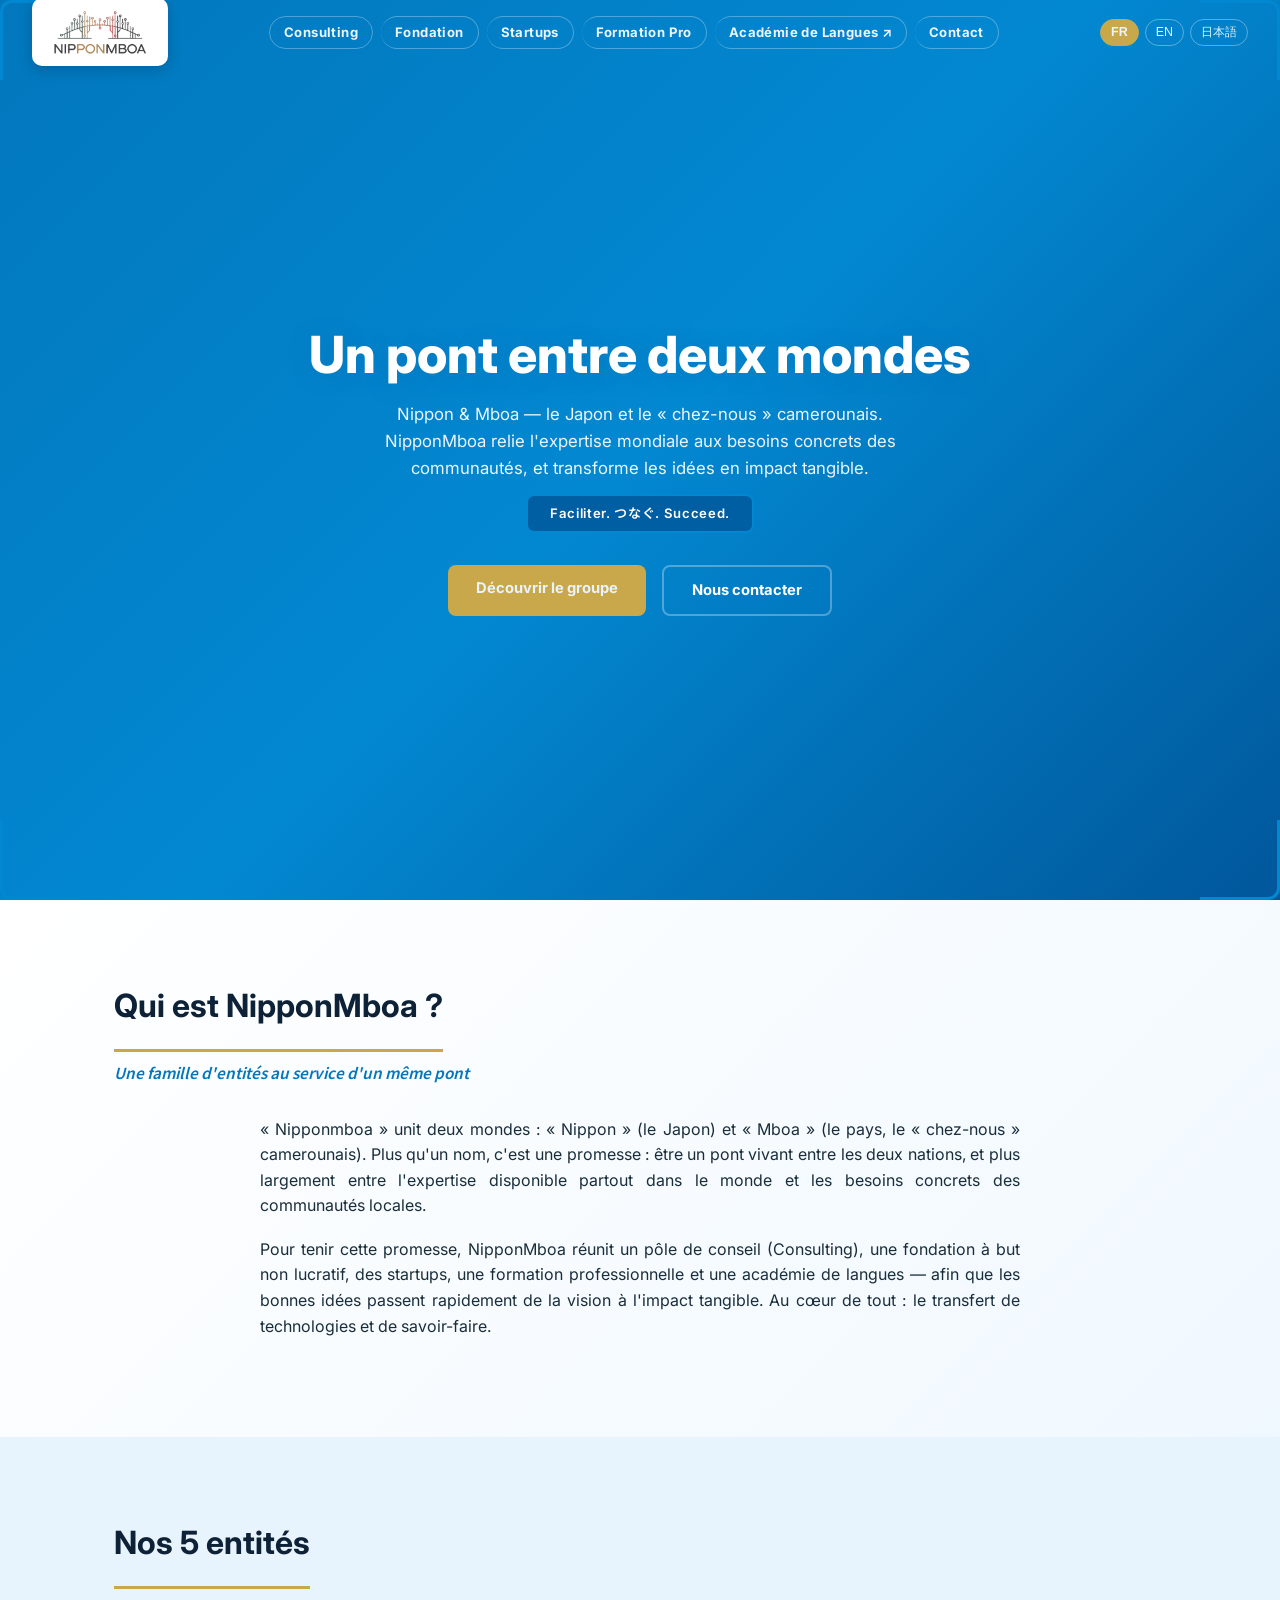
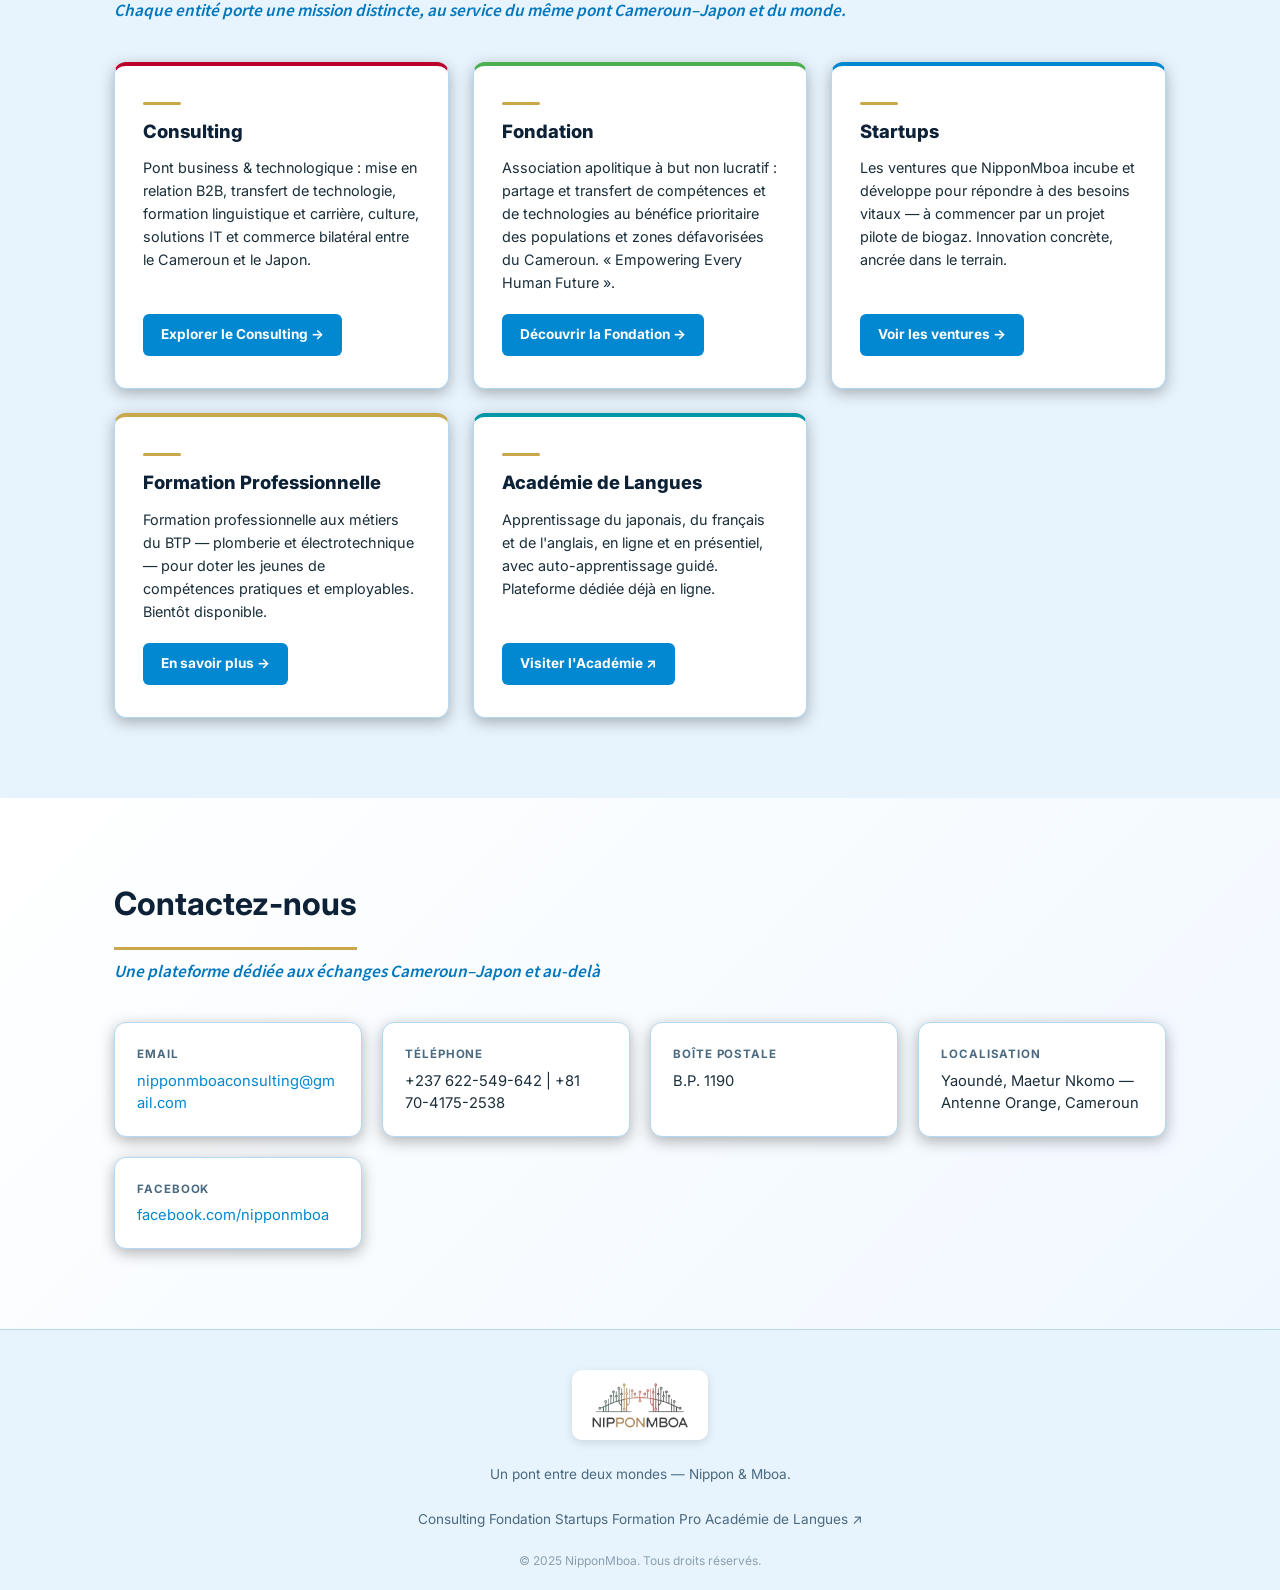
==== commit 528f86d4: "Polish group hub: brand logo, remove emojis, add contact - Add NipponMboa logo (bridge + NIPPONMBOA " ====
--- a/index.html
+++ b/index.html
@@ -31,7 +31,7 @@
   <!-- NAVBAR -->
   <nav class="navbar">
     <div class="nav-brand">
-      <a href="#" onclick="groupNavigateToPage(''); return false;" class="nav-wordmark"><span class="wm-nip">Nippon</span><span class="wm-mboa">Mboa</span></a>
+      <a href="#" onclick="groupNavigateToPage(''); return false;"><img src="NipponMboa-Logo.png" alt="NipponMboa" class="brand-logo" /></a>
     </div>
     <div class="nav-links">
       <a href="#" onclick="groupNavigateToPage('consulting'); return false;" data-i18n="nav_consulting"></a>
@@ -39,6 +39,7 @@
       <a href="#" onclick="groupNavigateToPage('startup'); return false;" data-i18n="nav_startup"></a>
       <a href="#" onclick="groupNavigateToPage('training'); return false;" data-i18n="nav_training"></a>
       <a href="https://languageacademy.nipponmboa.com" target="_blank" rel="noopener noreferrer" data-i18n="nav_academy"></a>
+      <a href="#contact" data-i18n="cta_contact"></a>
     </div>
     <div class="lang-switcher">
       <button class="lang-btn active" data-lang="fr">FR</button>
@@ -53,11 +54,6 @@
     <div class="hero-corner-bl"></div>
     <div class="hero-corner-br"></div>
     <div class="hero-inner">
-      <div class="flag-blend">
-        <div class="flag-cm"></div>
-        <div class="flag-torii">⛩</div>
-        <div class="flag-jp"></div>
-      </div>
       <h1 data-i18n="hub_hero_title"></h1>
       <p class="hero-sub" data-i18n="hub_hero_sub"></p>
       <div class="hero-badge-wrap">
@@ -95,34 +91,61 @@
       <p class="section-subtitle" data-i18n="hub_entities_subtitle"></p>
       <div class="entities-grid">
         <div class="entity-card">
-          <div class="entity-icon">🤝</div>
           <h3 data-i18n="ent_consulting_title"></h3>
           <p data-i18n="ent_consulting_desc"></p>
           <a href="#" onclick="groupNavigateToPage('consulting'); return false;" class="entity-link" data-i18n="ent_consulting_link"></a>
         </div>
         <div class="entity-card">
-          <div class="entity-icon">🌍</div>
           <h3 data-i18n="ent_foundation_title"></h3>
           <p data-i18n="ent_foundation_desc"></p>
           <a href="#" onclick="groupNavigateToPage('foundation'); return false;" class="entity-link" data-i18n="ent_foundation_link"></a>
         </div>
         <div class="entity-card">
-          <div class="entity-icon">🚀</div>
           <h3 data-i18n="ent_startup_title"></h3>
           <p data-i18n="ent_startup_desc"></p>
           <a href="#" onclick="groupNavigateToPage('startup'); return false;" class="entity-link" data-i18n="ent_startup_link"></a>
         </div>
         <div class="entity-card">
-          <div class="entity-icon">🔧</div>
           <h3 data-i18n="ent_training_title"></h3>
           <p data-i18n="ent_training_desc"></p>
           <a href="#" onclick="groupNavigateToPage('training'); return false;" class="entity-link" data-i18n="ent_training_link"></a>
         </div>
         <div class="entity-card">
-          <div class="entity-icon">🗣️</div>
           <h3 data-i18n="ent_academy_title"></h3>
           <p data-i18n="ent_academy_desc"></p>
           <a href="https://languageacademy.nipponmboa.com" target="_blank" rel="noopener noreferrer" class="entity-link" data-i18n="ent_academy_link"></a>
+        </div>
+      </div>
+    </div>
+  </section>
+
+  <!-- CONTACT -->
+  <section class="section section-alt" id="contact">
+    <div class="container">
+      <span class="section-title-underline">
+        <h2 class="section-title" data-i18n="contact_title"></h2>
+      </span>
+      <p class="section-subtitle" data-i18n="contact_subtitle"></p>
+      <div class="contact-block">
+        <div class="contact-tile">
+          <div class="c-label" data-i18n="contact_email_label"></div>
+          <div class="c-value"><a href="mailto:nipponmboaconsulting@gmail.com">nipponmboaconsulting@gmail.com</a></div>
+        </div>
+        <div class="contact-tile">
+          <div class="c-label" data-i18n="contact_phone_label"></div>
+          <div class="c-value" data-i18n="contact_phone_value"></div>
+        </div>
+        <div class="contact-tile">
+          <div class="c-label" data-i18n="contact_pobox_label"></div>
+          <div class="c-value" data-i18n="contact_pobox_value"></div>
+        </div>
+        <div class="contact-tile">
+          <div class="c-label" data-i18n="contact_location_label"></div>
+          <div class="c-value" data-i18n="contact_location_value"></div>
+        </div>
+        <div class="contact-tile">
+          <div class="c-label" data-i18n="contact_facebook_label"></div>
+          <div class="c-value"><a href="https://www.facebook.com/nipponmboa/" target="_blank" rel="noopener noreferrer">facebook.com/nipponmboa</a></div>
         </div>
       </div>
     </div>
@@ -132,7 +155,7 @@
   <footer class="footer">
     <div class="container footer-inner">
       <div class="footer-brand">
-        <a href="#" onclick="groupNavigateToPage(''); return false;" class="nav-wordmark" style="font-size:1.5rem;"><span class="wm-nip">Nippon</span><span class="wm-mboa">Mboa</span></a>
+        <a href="#" onclick="groupNavigateToPage(''); return false;"><img src="NipponMboa-Logo.png" alt="NipponMboa" class="footer-logo-img" /></a>
         <p data-i18n="footer_tagline"></p>
       </div>
       <div class="footer-links">
--- a/style.css
+++ b/style.css
@@ -473,7 +473,21 @@
 .footer-copy { font-size: 0.75rem; color: #8aa0b0; }
 
 /* ===== GROUP HUB & ENTITY PAGES ===== */
-/* Text-based brand wordmark (used where no logo image) */
+/* Brand logo image in nav/footer (replaces text wordmark).
+   Sits on a light rounded backing so the dark wordmark stays legible over
+   any hero colour (blue hub, green foundation, orange startup, red training). */
+.brand-logo {
+  height: 68px; width: auto; object-fit: contain; display: block;
+  background: #ffffff; padding: 8px 18px; border-radius: 10px;
+  box-shadow: 0 4px 14px rgba(0,0,0,0.18);
+}
+.footer-logo-img {
+  height: 70px; width: auto; object-fit: contain; margin-bottom: 10px;
+  background: #ffffff; padding: 8px 16px; border-radius: 10px;
+  box-shadow: 0 3px 10px rgba(0,0,0,0.12);
+}
+
+/* Text-based brand wordmark (fallback, kept for safety) */
 .nav-wordmark { font-size: 1.3rem; font-weight: 800; color: var(--white); letter-spacing: 0.02em; text-decoration: none; }
 .nav-wordmark .wm-nip { color: var(--red); }
 .nav-wordmark .wm-mboa { color: #4caf50; }
@@ -581,6 +595,29 @@
 .cta-band .btn-primary { background: #fff; color: #0d2137; }
 .cta-band .btn-primary:hover { background: #f0f0f0; }
 
+/* Entity / feature cards look complete without emoji icons:
+   a slim top accent + strong title hierarchy carry the design. */
+.entity-card h3 { padding-top: 4px; }
+.entity-card h3::before,
+.feature-card h4::before {
+  content: ""; display: block; width: 38px; height: 3px; border-radius: 2px;
+  background: var(--gold); margin-bottom: 12px;
+}
+.feature-grid.accent-green .feature-card h4::before { background: #0097a7; }
+.feature-grid.accent-gold .feature-card h4::before { background: var(--gold); }
+.feature-grid.accent-red .feature-card h4::before { background: var(--red); }
+
+/* Contact section (group hub) */
+.contact-block { display: grid; grid-template-columns: repeat(auto-fit, minmax(220px, 1fr)); gap: 20px; margin-top: 40px; }
+.contact-tile {
+  background: var(--bg-card); border: 1px solid var(--border); border-radius: var(--radius);
+  padding: 22px; box-shadow: var(--shadow);
+}
+.contact-tile .c-label { font-size: 0.72rem; font-weight: 700; letter-spacing: 0.08em; text-transform: uppercase; color: var(--text-dim); margin-bottom: 6px; }
+.contact-tile .c-value { font-size: 0.92rem; color: var(--text); line-height: 1.5; word-break: break-word; }
+.contact-tile a { color: var(--blue); text-decoration: none; }
+.contact-tile a:hover { color: var(--gold); }
+
 /* ===== RESPONSIVE ===== */
 @media (max-width: 768px) {
   .nav-links { display: none; }
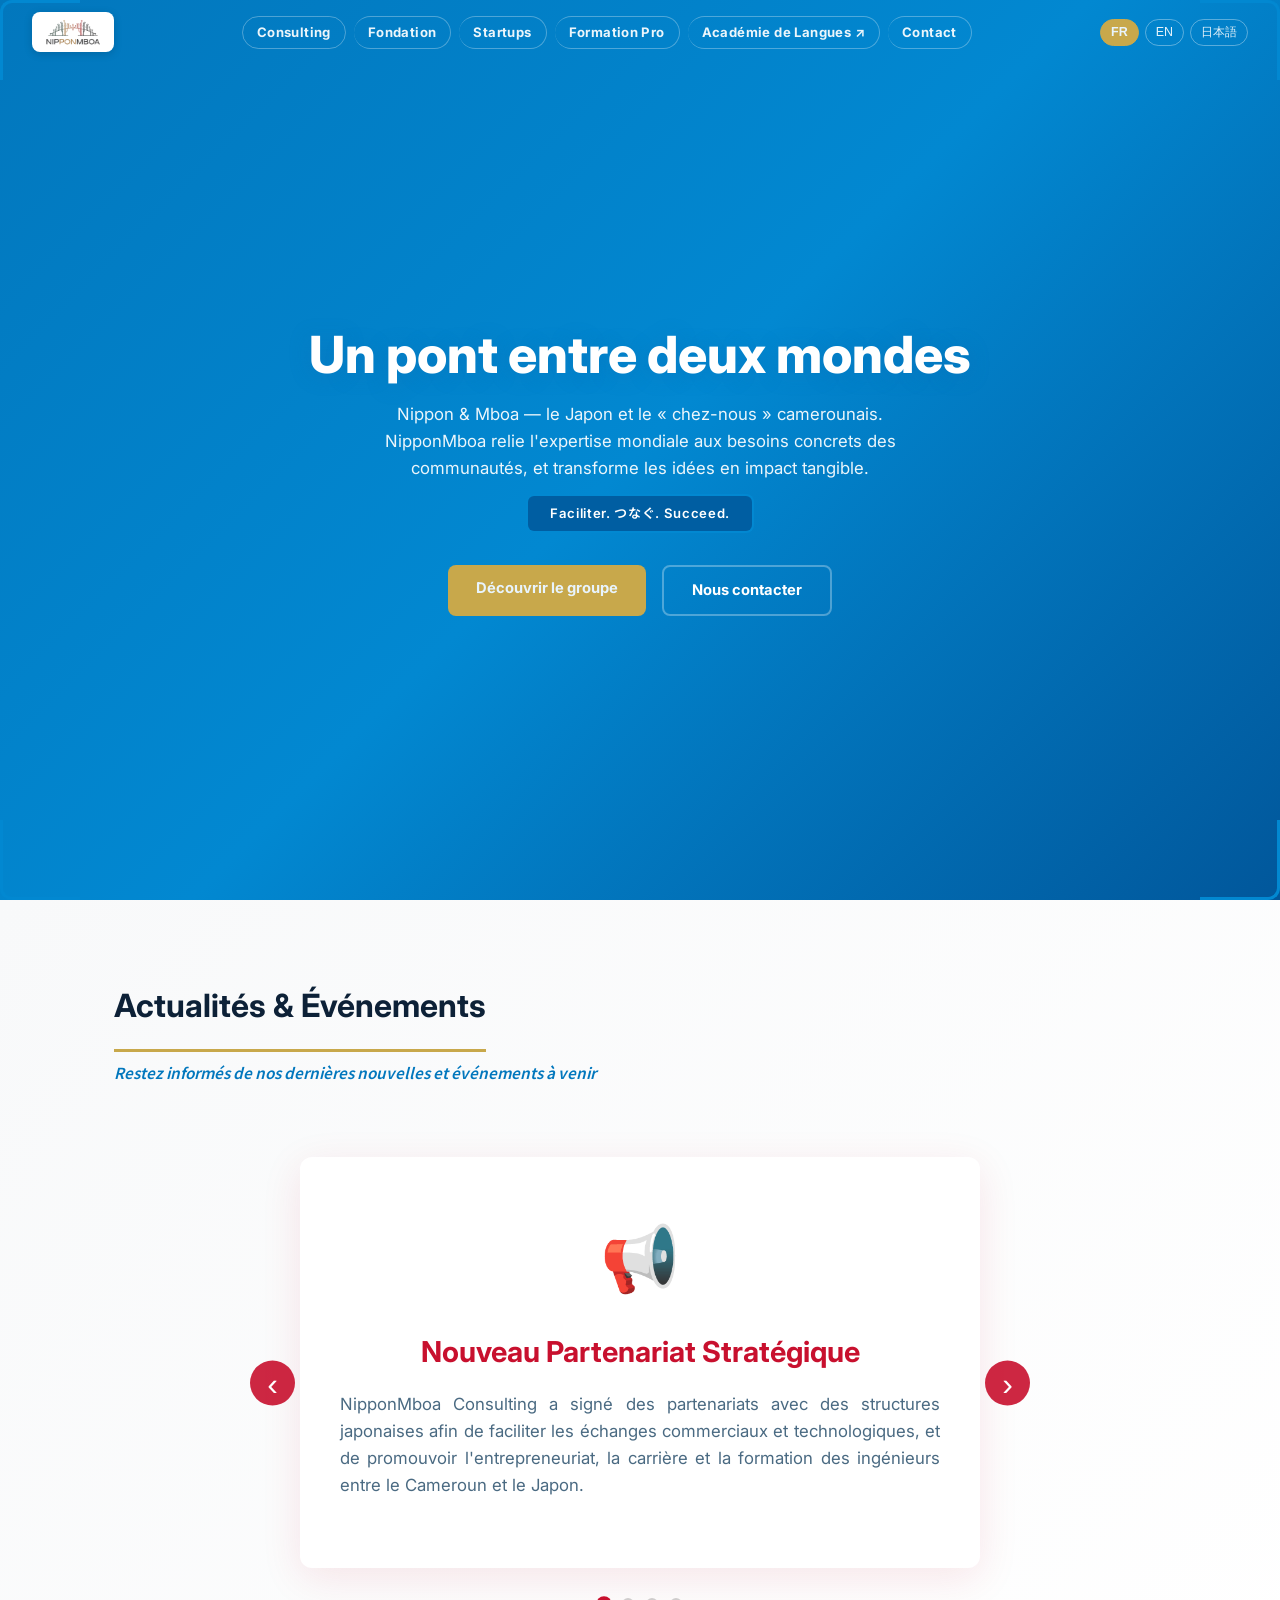
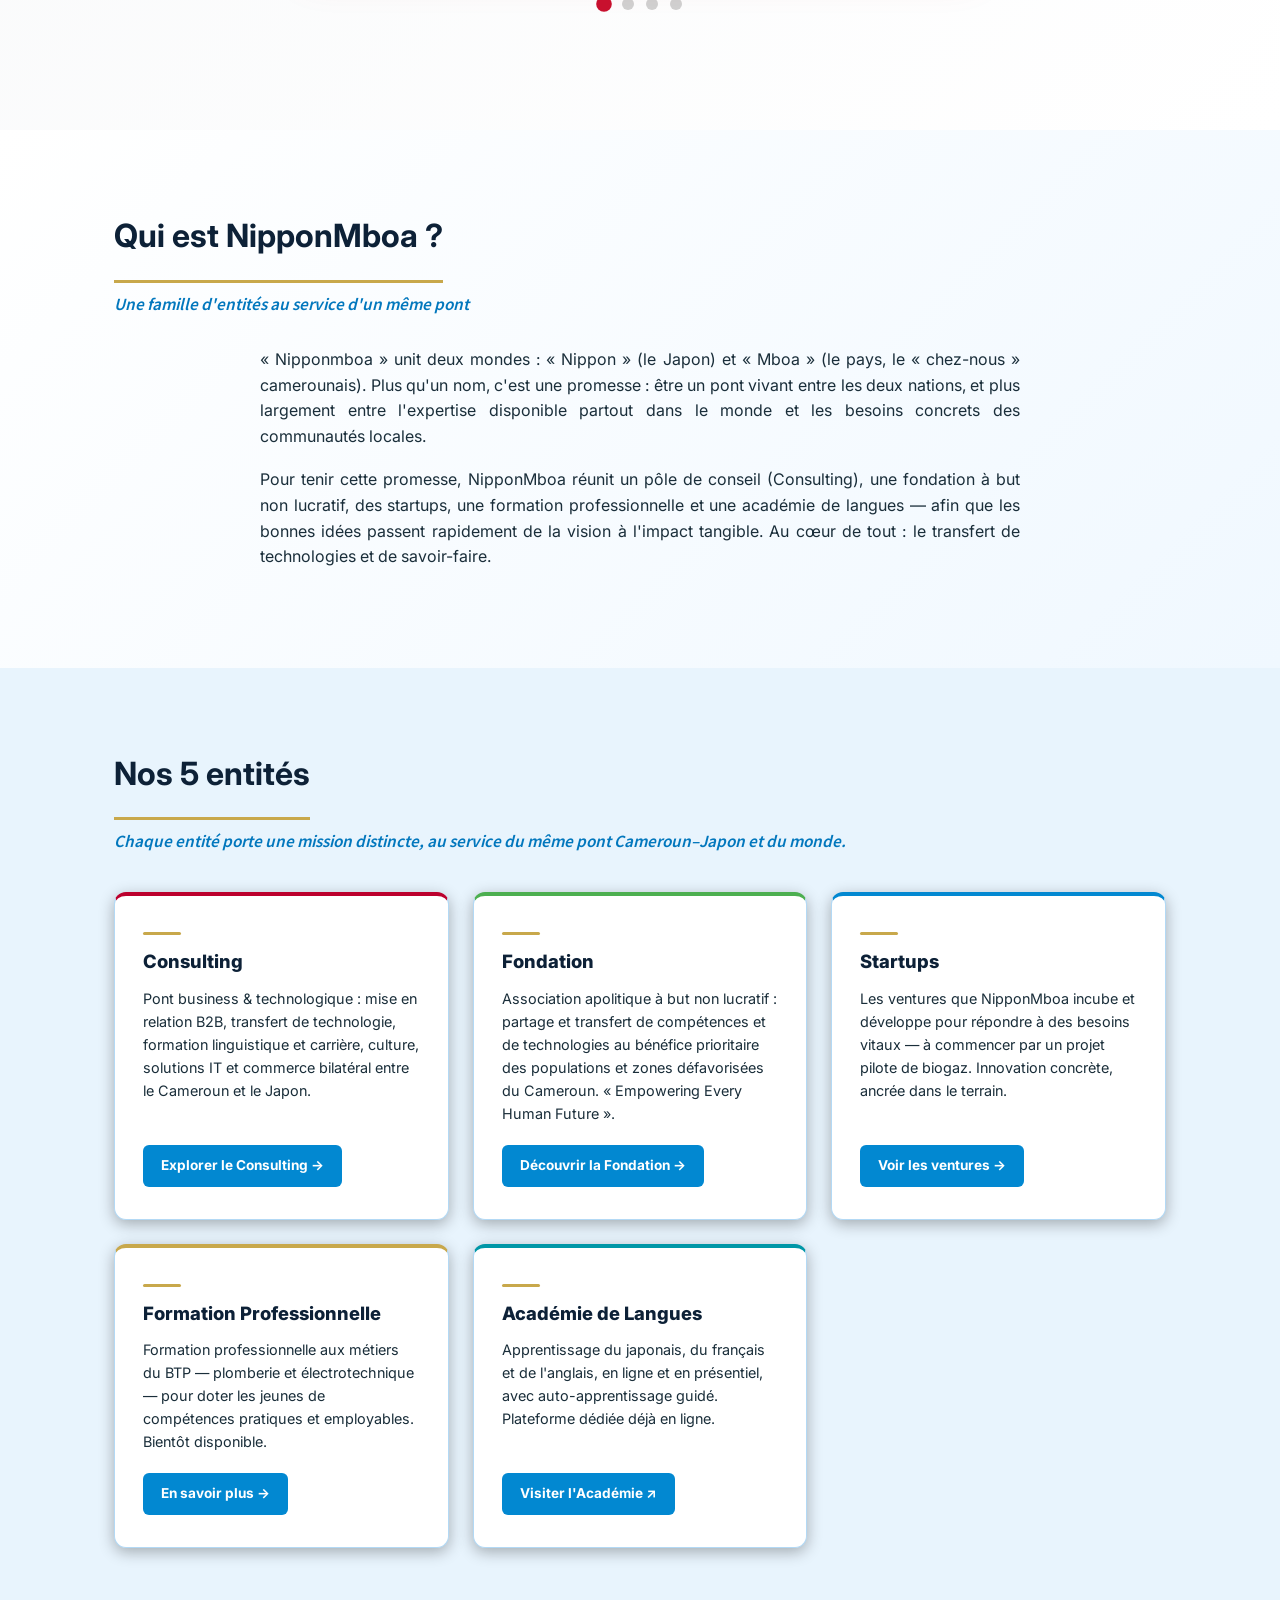
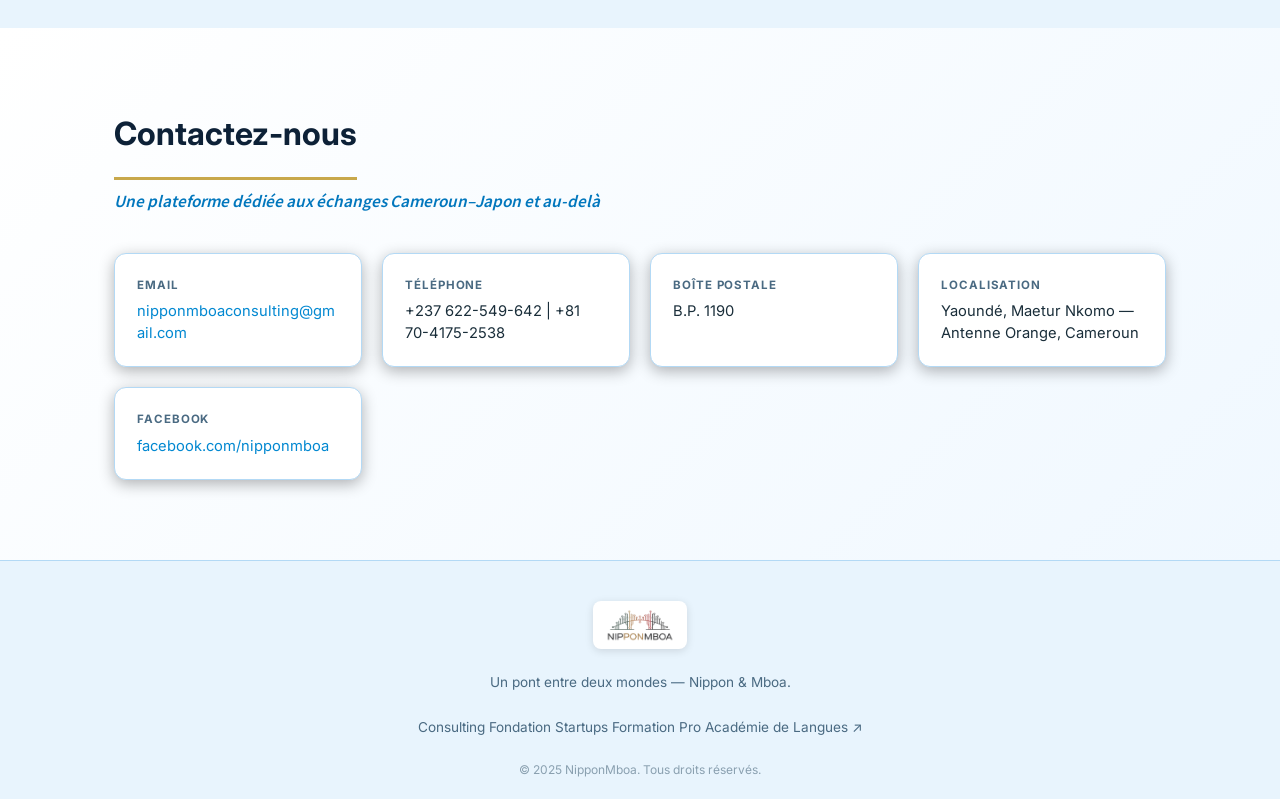
==== commit 55bf750c: "Updated Mission and moved carosel news from consulting to the home index" ====
--- a/index.html
+++ b/index.html
@@ -68,9 +68,75 @@
     </div>
   </section>
 
+  <!-- NEWS & EVENTS CAROUSEL -->
+  <section class="section news-events-section">
+    <div class="container">
+      <span class="section-title-underline">
+        <h2 class="section-title" data-i18n="news_title"></h2>
+      </span>
+      <p class="section-subtitle" data-i18n="news_subtitle"></p>
+
+      <div class="carousel-container">
+        <div class="carousel-wrapper">
+          <div class="carousel-slide active" data-slide="1">
+            <div class="slide-content">
+              <div class="slide-icon">📢</div>
+              <h3 data-i18n="news_1_title"></h3>
+              <p data-i18n="news_1_desc"></p>
+            </div>
+          </div>
+
+          <div class="carousel-slide" data-slide="2">
+            <div class="slide-content">
+              <div class="slide-icon">🎓</div>
+              <h3 data-i18n="news_2_title"></h3>
+              <p data-i18n="news_2_desc"></p>
+              <div class="slide-flyer">
+                <img src="Online_japanese_training_up.png" alt="Online Japanese Training" class="flyer-image">
+              </div>
+            </div>
+          </div>
+
+          <div class="carousel-slide" data-slide="3">
+            <div class="slide-content">
+              <div class="slide-icon">💼</div>
+              <h3 data-i18n="news_3_title"></h3>
+              <p data-i18n="news_3_desc"></p>
+              <div class="slide-flyer">
+                <img src="NipponMboa Bilingual Business Flyer.png" alt="NipponMboa Business Seminar Flyer" class="flyer-image">
+              </div>
+            </div>
+          </div>
+
+          <div class="carousel-slide" data-slide="4">
+            <div class="slide-content">
+              <div class="slide-icon">📚</div>
+              <h3 data-i18n="news_4_title"></h3>
+              <p data-i18n="news_4_desc"></p>
+              <div class="slide-flyer">
+                <a href="https://languageacademy.nipponmboa.com" target="_blank" rel="noopener noreferrer">
+                  <img src="Trilingual Japanese Learning Flyer Warm, Modern, Inviting.png" alt="NipponMboa Language Academy" class="flyer-image">
+                </a>
+              </div>
+            </div>
+          </div>
+        </div>
+
+        <button class="carousel-btn prev-btn" aria-label="Previous">‹</button>
+        <button class="carousel-btn next-btn" aria-label="Next">›</button>
+
+        <div class="carousel-dots">
+          <span class="dot active" data-slide="1"></span>
+          <span class="dot" data-slide="2"></span>
+          <span class="dot" data-slide="3"></span>
+          <span class="dot" data-slide="4"></span>
+        </div>
+      </div>
+    </div>
+  </section>
+
   <!-- BRAND STORY -->
-  <section class="section section-alt" id="story">
-    <div class="container">
+  <section class="section section-alt" id="story">  <div class="container">
       <span class="section-title-underline">
         <h2 class="section-title" data-i18n="hub_story_title"></h2>
       </span>
--- a/style.css
+++ b/style.css
@@ -477,14 +477,14 @@
    Sits on a light rounded backing so the dark wordmark stays legible over
    any hero colour (blue hub, green foundation, orange startup, red training). */
 .brand-logo {
-  height: 68px; width: auto; object-fit: contain; display: block;
-  background: #ffffff; padding: 8px 18px; border-radius: 10px;
-  box-shadow: 0 4px 14px rgba(0,0,0,0.18);
+  height: 40px; width: auto; object-fit: contain; display: block;
+  background: #ffffff; padding: 5px 12px; border-radius: 8px;
+  box-shadow: 0 2px 8px rgba(0,0,0,0.15);
 }
 .footer-logo-img {
-  height: 70px; width: auto; object-fit: contain; margin-bottom: 10px;
-  background: #ffffff; padding: 8px 16px; border-radius: 10px;
-  box-shadow: 0 3px 10px rgba(0,0,0,0.12);
+  height: 48px; width: auto; object-fit: contain; margin-bottom: 10px;
+  background: #ffffff; padding: 6px 12px; border-radius: 8px;
+  box-shadow: 0 2px 8px rgba(0,0,0,0.12);
 }
 
 /* Text-based brand wordmark (fallback, kept for safety) */
@@ -618,6 +618,42 @@
 .contact-tile a { color: var(--blue); text-decoration: none; }
 .contact-tile a:hover { color: var(--gold); }
 
+/* Blog placeholder (foundation) */
+.blog-placeholder {
+  max-width: 680px; margin: 40px auto 0; text-align: center;
+  background: var(--bg-card); border: 2px dashed var(--border);
+  border-radius: var(--radius); padding: 48px 32px; box-shadow: var(--shadow);
+}
+.blog-placeholder h3 { font-size: 1.25rem; font-weight: 800; color: #0d2137; margin-bottom: 14px; }
+.blog-placeholder h3::before { content: ""; display: block; width: 44px; height: 3px; border-radius: 2px; background: #0097a7; margin: 0 auto 16px; }
+.blog-placeholder p { color: var(--text); font-size: 0.95rem; line-height: 1.7; margin-bottom: 24px; }
+
+/* Board (foundation governance) */
+.board-heading {
+  text-align: center; font-size: 1.3rem; font-weight: 800; color: #0d2137;
+  margin: 48px 0 4px;
+}
+.board-heading::before { content: ""; display: block; width: 44px; height: 3px; border-radius: 2px; background: #0097a7; margin: 0 auto 14px; }
+.board-sub { text-align: center; color: #0277bd; font-size: 0.9rem; font-style: italic; font-weight: 600; margin-bottom: 36px; }
+.board-grid { display: grid; grid-template-columns: repeat(auto-fit, minmax(200px, 1fr)); gap: 28px; max-width: 920px; margin: 0 auto; }
+.board-card {
+  background: var(--bg-card); border: 1px solid var(--border); border-radius: var(--radius);
+  padding: 28px 20px; text-align: center; box-shadow: var(--shadow); transition: transform 0.2s;
+}
+.board-card:hover { transform: translateY(-4px); }
+.board-photo {
+  width: 130px; height: 130px; object-fit: cover; border-radius: 50%;
+  margin: 0 auto 16px; display: block;
+  border: 4px solid #e8f4fd; box-shadow: 0 4px 14px rgba(0,0,0,0.15);
+  background: #d9e8f3; /* graceful placeholder tint if image missing */
+}
+.board-name { font-size: 1rem; font-weight: 700; color: #0d2137; margin-bottom: 4px; }
+.board-role { font-size: 0.85rem; color: #0097a7; font-weight: 600; }
+/* Focus the circular crop near the top for tall/full-body portraits */
+.board-photo-top { object-position: center 18%; }
+/* Slightly lower focus for close-up head-and-shoulders portraits */
+.board-photo-face { object-position: center 30%; }
+
 /* ===== RESPONSIVE ===== */
 @media (max-width: 768px) {
   .nav-links { display: none; }
